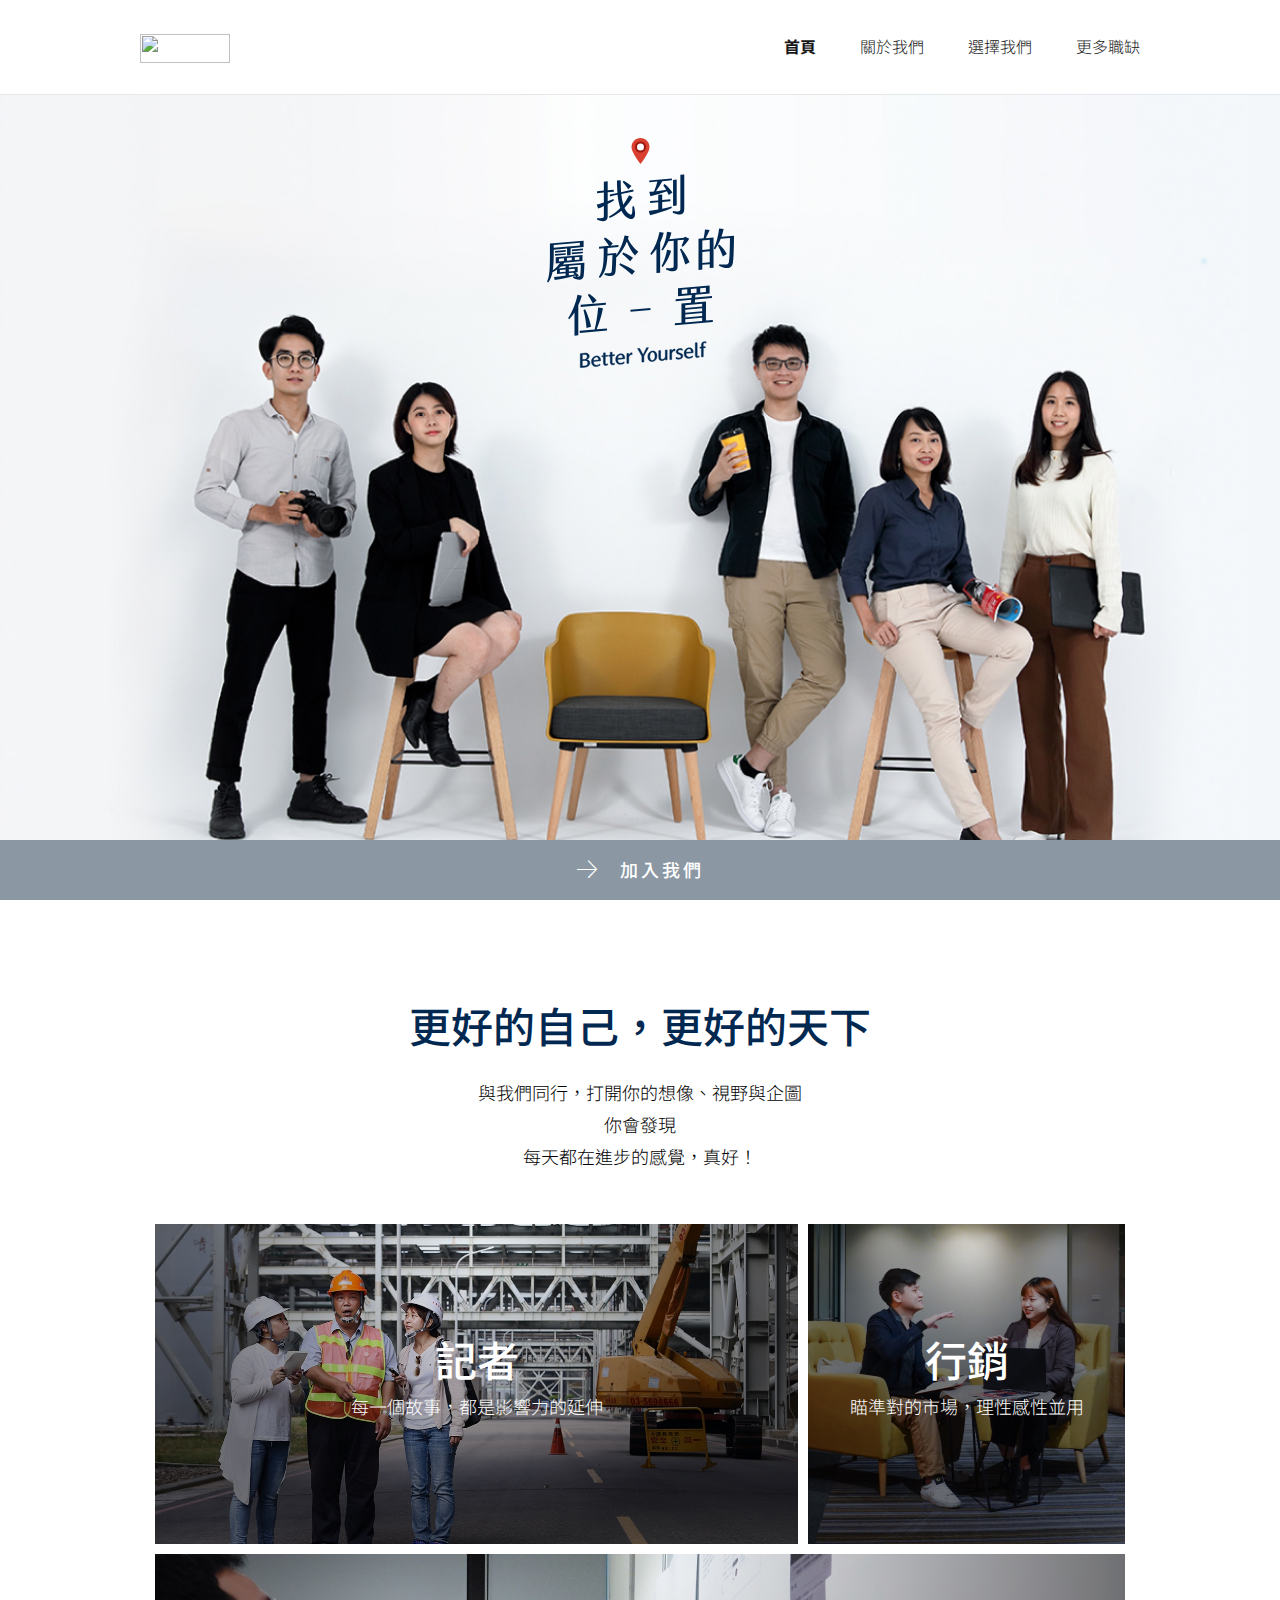
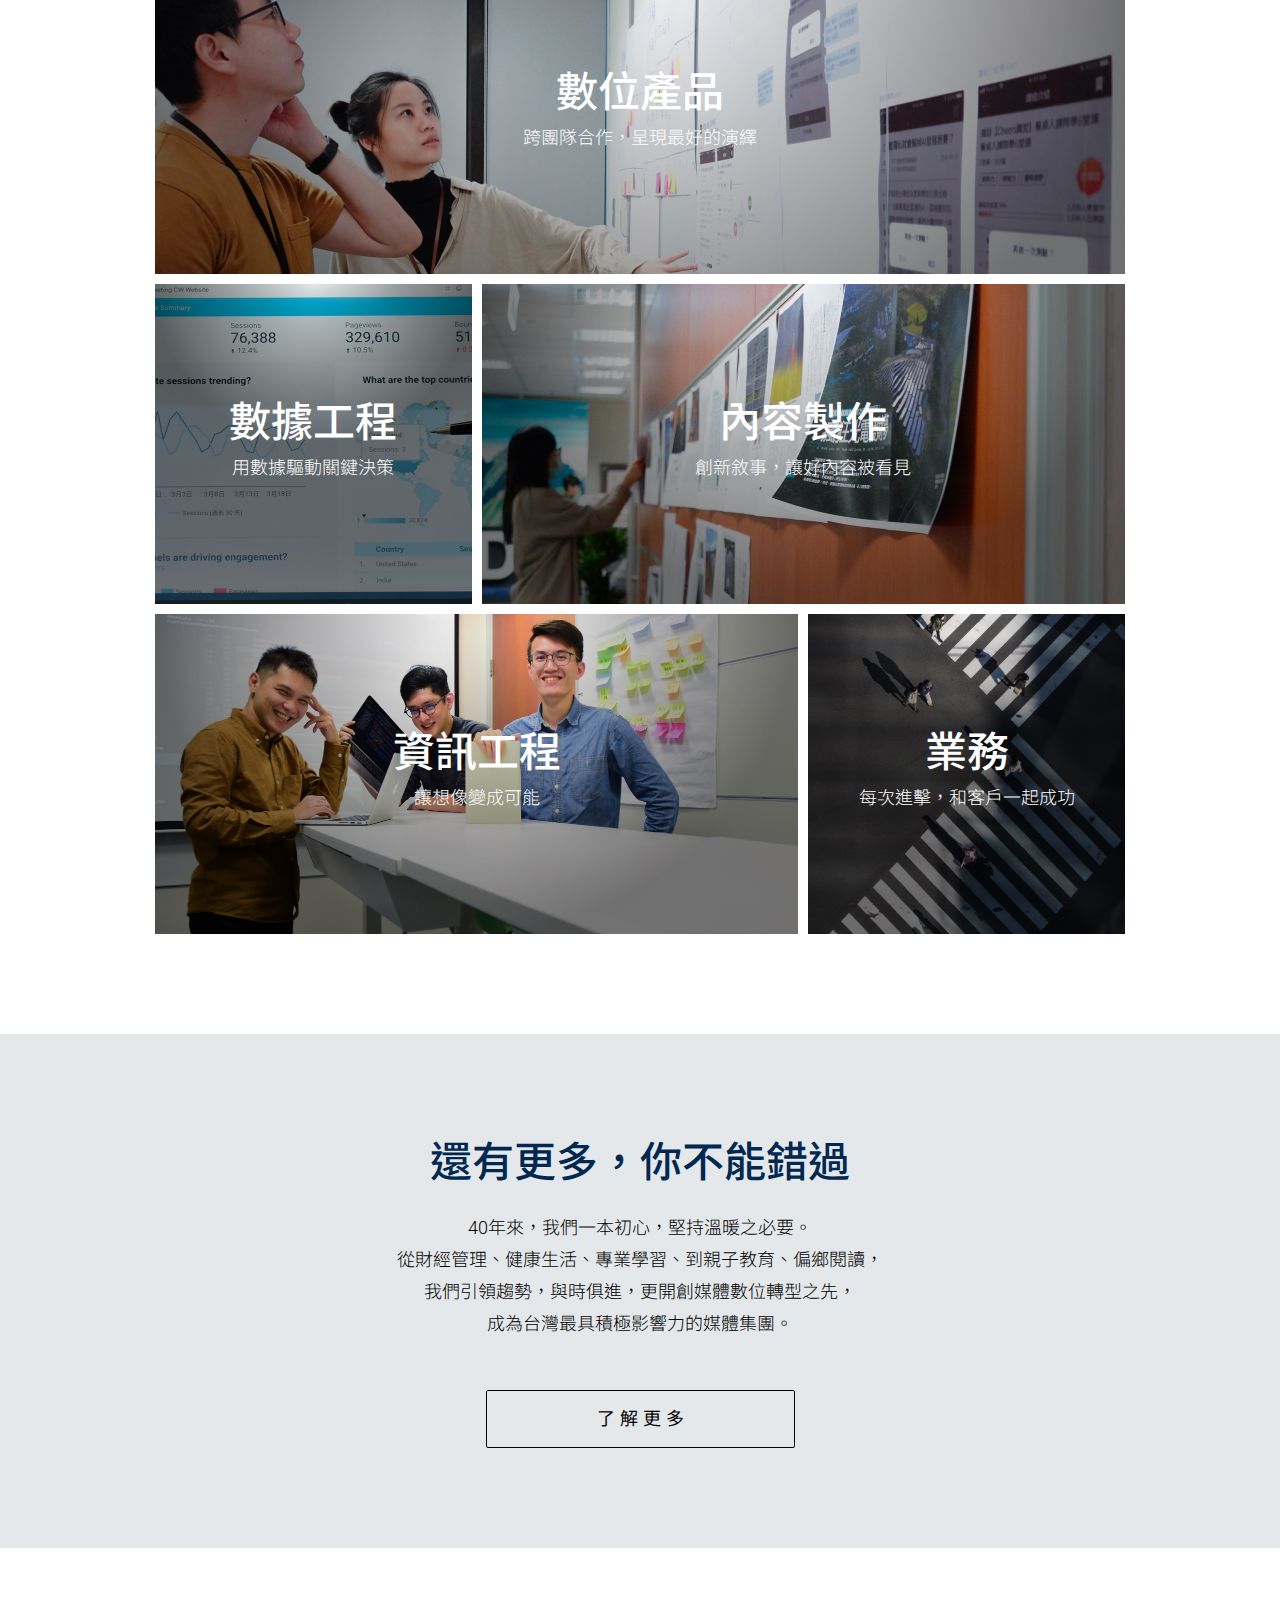
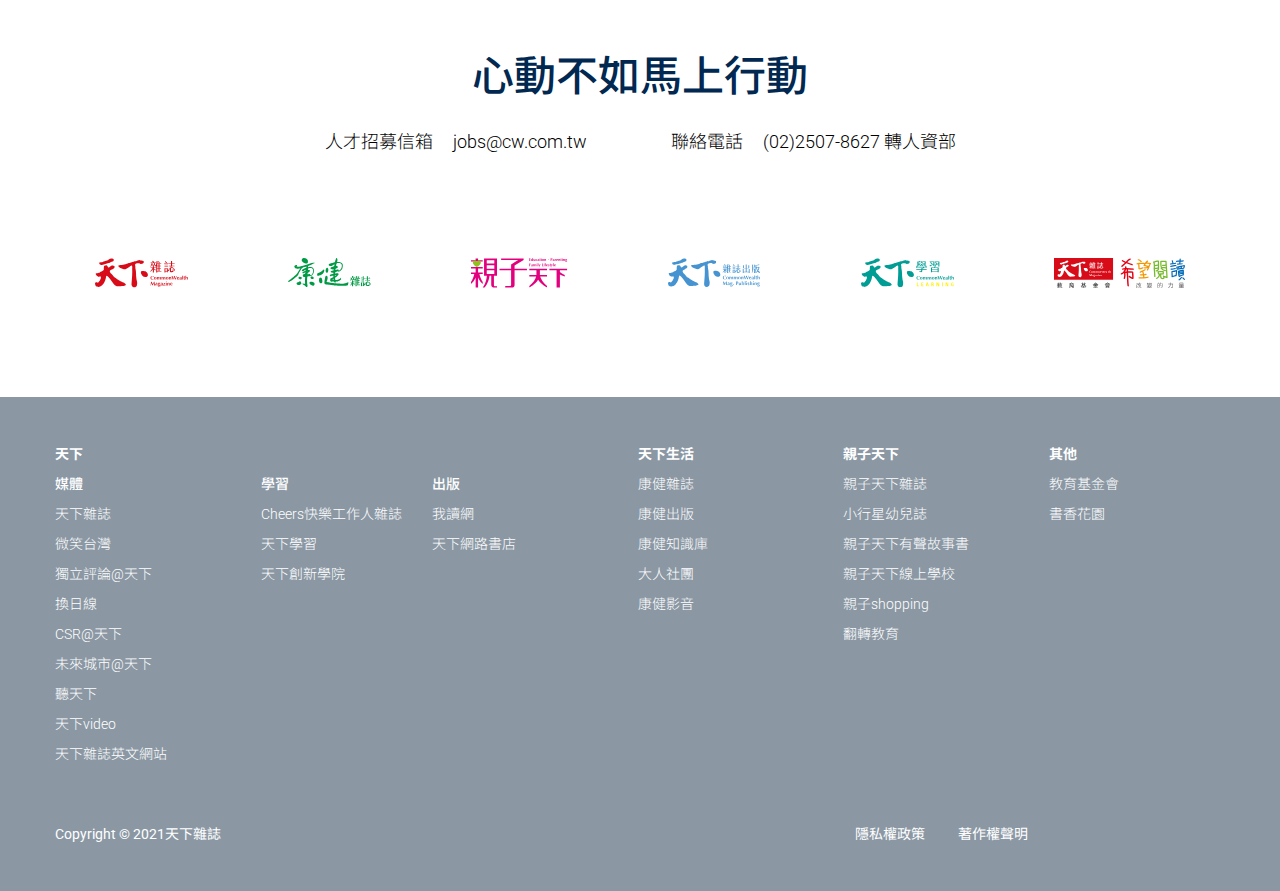
==== index.html @ 5b844195 "no message" ====
<!DOCTYPE html>
<html lang='zh-Hant-TW'>

<head>
  <title>天下雜誌集團｜人才招募</title>
  <meta name="description" content="更好的自己，更好的天下，與我們同行，打開你的想像、視野與企圖，找到屬於你的位置。">
  <meta name="keywords" content="天下雜誌,記者,行銷,數位產品,數據工程,內容製作,資訊工程,業務,維運管理">
  <meta name="google-site-verification" content="syaeHx9C8BQwUlqMH94p4MRkYRkVekLSgdxxCxdyaok"/>
  <link rel="shortcut icon" href="https://www.cw.com.tw/assets_new/img/favicon.ico" type="image/x-icon"/>
  <link rel="canonical" href="https://careers.cwg.com">
  <meta name="alexaVerifyID" content="vYzPYY_Q0SVO5PTE4WIm1lW7f2g"/>
  <meta name="csrf-token" content="R9CuynJ3UIINEsNKSj06GAPzdFVJQ4jeWXHYlSAn" />
  <meta charset="utf-8">
  <meta property="og:url" content="https://careers.cwg.com">
  <meta property="og:title" content="天下雜誌集團｜人才招募">
  <meta property="og:description" content="更好的自己，更好的天下，與我們同行，打開你的想像、視野與企圖，找到屬於你的位置。">
  <meta property="og:image" content="https://careers.cwg.com/assets/images/meta/"/>
  <meta property="og:image:width" content=""/>
  <meta property="og:image:height" content="422"/>

  <!--控制手機顯示比例固定+禁止縮放-->
  <meta name='viewport' content='width=device-width, initial-scale=1.0, minimum-scale=1.0, maximum-scale=1.0, user-scalable=no' />
  <meta name='format-detection' content='telephone=no'>

  <!-- CSS -->
  <link rel="stylesheet" href="./assets/stylesheets/normalize.css">
  <link rel="stylesheet" href="./assets/stylesheets/bootstrap-grid.css">
  <link rel="stylesheet" href="./assets/stylesheets/style.css">
  <link rel="stylesheet" href="./assets/sass/header_footer.css">
  <link rel="stylesheet" href="./assets/sass/main.css">
  <link rel="stylesheet" href="./assets/sass/mend.css">

  <!-- google font -->  
  <link href="https://fonts.googleapis.com/css2?family=Noto+Sans+TC:wght@100;300;400;500;700;900&family=Noto+Serif+TC:wght@600&display=swap" rel="stylesheet">
  <link href="https://fonts.googleapis.com/css2?family=Roboto:wght@100;300;400;500;700&display=swap" rel="stylesheet">
  
  <!-- 結構化資料 -->
  <script type="application/ld+json">
    {
      "@context": "http://schema.org",
      "@type": "BreadcrumbList",
      "itemListElement": [
              {
          "@type": "ListItem",
          "position": 1,
          "item": { "@id": "https://careers.cwg.com", "name": "首頁" }
              }        ]
    }
    </script>    
  <!-- 結構化資料  end -->

  <!--gtm-->
  <script>(function(w,d,s,l,i){w[l]=w[l]||[];w[l].push({'gtm.start': new
    Date().getTime(),event:'gtm.js'});var f=d.getElementsByTagName(s)[0],
    j=d.createElement(s),dl=l!='dataLayer'?'&l='+l:'';j.async=true;j.src=
    'https://www.googletagmanager.com/gtm.js?
    id='+i+dl;f.parentNode.insertBefore(j,f); })
    (window,document,'script','dataLayer','GTM-P6DHQ6H');</script>
  <!--gtm end-->

</head>

<body class="index-page">
  <!--gtm-->
  <noscript><iframe src="https://www.googletagmanager.com/ns.html?id=GTM-TXLD77"
  height="0" width="0" style="display:none;visibility:hidden"></iframe></noscript>
  <!--gtm end-->

  <!-- 共用header -->
  <div id="in_header"></div>
 
  <main>
    <!-- op -->
    <div class="index-op">
      <div class="container">
          <div class="row">
              <img class="slogan-op" src="assets/images/slogan/index_slogan.svg" alt="">
          </div>
      </div>
      <div class="join-btn">
        <a href="">
          <div class="icon-icon_arrow"></div>加入我們
        </a>
      </div>
    </div>
    <!-- op end -->

    <!-- 內容 -->
    <section class="s1">
      <div class="container">
        <div class="row">
          <div class="foreword-block col-12">
            <h1>更好的自己，更好的天下</h1>
            <p>與我們同行，<span>打開你的想像、視野與企圖</span><br/>
                你會發現<br/>
                每天都在進步的感覺，真好！
            </p>
          </div>

          <div class="col-lg-10 offset-lg-1 col-12">
            <div class="grid-container">

              <div class="item item1">
                 <a href="">
                  <div class="article-img-holder"></div>
                  <div class="article-text">
                    <h1>記者</h1>
                    <p>每一個故事，都是影響力的延伸</p>
                  </div>
                </a>
              </div>

              <div class="item item2">
                 <a href="">
                  <div class="article-img-holder"></div>
                  <div class="article-text">
                    <h1>行銷</h1>
                    <p>瞄準對的市場，理性感性並用</p>
                  </div>
                </a>
              </div>

              <div class="item item3">
                 <a href="">
                  <div class="article-img-holder"></div>
                  <div class="article-text">
                    <h1>數位產品</h1>
                    <p>跨團隊合作，呈現最好的演繹</p>
                  </div>
                </a>
              </div>

              <div class="item item4">
                 <a href="">
                  <div class="article-img-holder"></div>
                  <div class="article-text">
                    <h1>數據工程</h1>
                    <p>用數據驅動關鍵決策</p>
                  </div>
                </a>
              </div>

              <div class="item item5">
                 <a href="">
                  <div class="article-img-holder"></div>
                  <div class="article-text">
                    <h1>內容製作</h1>
                    <p>創新敘事，讓好內容被看見</p>
                  </div>
                </a>
              </div>

              <div class="item item6">
                 <a href="">
                  <div class="article-img-holder"></div>
                  <div class="article-text">
                    <h1>資訊工程</h1>
                    <p>讓想像變成可能</p>
                  </div>
                </a>
              </div>

              <div class="item item7">
                 <a href="">
                  <div class="article-img-holder"></div>
                  <div class="article-text">
                    <h1>業務</h1>
                    <p>每次進擊，和客戶一起成功</p>
                  </div>
                </a>
              </div>
                  
            </div>
          </div>

        </div>
      </div>   
    </section>

    <section class="s2 background-gray">
      <div class="container">
        <div class="row">
          <div class="foreword-block col-12">
            <h1>還有更多，你不能錯過</h1>
            <p>40年來，我們一本初心，<span>堅持溫暖之必要。</span><br/>
                從財經管理、健康生活、專業學習、<span>到親子教育、偏鄉閱讀，</span><br/>
                我們引領趨勢，與時俱進，<span>更開創媒體數位轉型之先，</span><br/>
                成為台灣最具積極影響力的媒體集團。
            </p>
          </div>

          <div class="buttons-square">
            <button class="more-btn">了解更多</button>   
          </div>
        </div>
      </div>
    </section>

    <section class="s3">
      <div class="container">
        <div class="row">
          <div class="foreword-block col-12">
            <h1>心動不如馬上行動</h1>
            <p class="contact-text"><span class="text-front">人才招募信箱</span><span>jobs@cw.com.tw</span></p>
            <p class="contact-text"><span class="text-front">聯絡電話</span><span>(02)2507-8627 轉人資部</span></p>
          </div>
          <div class="logo-group">
            <a href="https://web.cw.com.tw/aboutus/index.html" target="_blank"><img src="assets/images/logo/logo_cw.svg" alt="天下雜誌"></a>
            <a href="https://topic.commonhealth.com.tw/about/" target="_blank"><img src="assets/images/logo/logo_ch.svg" alt="康健雜誌"></a>
            <a href="https://site.parenting.com.tw/home" target="_blank"><img src="assets/images/logo/logo_parenting.svg" alt="親子天下"></a>
            <a href="https://books.cw.com.tw/" target="_blank"><img src="assets/images/logo/logo_publishing.svg" alt="天下雜誌出版"></a>
            <a href="https://www.cwlearning.com.tw/about" target="_blank"><img src="assets/images/logo/logo_cwlearning.svg" alt="天下學習"></a>
            <a href="http://reading.cw.com.tw/index.jsp?docid=0" target="_blank"><img src="assets/images/logo/logo_foundation.svg" alt="天下基金會"></a>
          </div>
          
        </div>
      </div>
    </section>
    <!-- 內容 end -->
  </main>

  <!-- 共用footer -->
  <div id="in_footer"></div>
</body>


<!-- js -->
<script type="text/javascript" src="./assets/js/jquery.min.js"></script>
<script type="text/javascript" src="./assets/js/bootstrap.min.js"></script>
<script src="https://cdnjs.cloudflare.com/ajax/libs/jquery/2.1.3/jquery.min.js"></script>

<!-- 共用header/footer -->
<script>
  $("#in_header").load("assets/include/header.html");
  $("#in_footer").load("assets/include/footer.html");
</script>
    
</html>
---- assets/stylesheets/style.css ----
@font-face {
  font-family: 'icomoon';
  src:  url('../fonts/icomoon.eot?dw3u1y');
  src:  url('../fonts/icomoon.eot?dw3u1y#iefix') format('embedded-opentype'),
    url('../fonts/icomoon.ttf?dw3u1y') format('truetype'),
    url('../fonts/icomoon.woff?dw3u1y') format('woff'),
    url('../fonts/icomoon.svg?dw3u1y#icomoon') format('svg');
  font-weight: normal;
  font-style: normal;
  font-display: block;
}

[class^="icon-"], [class*=" icon-"] {
  /* use !important to prevent issues with browser extensions that change fonts */
  font-family: 'icomoon' !important;
  speak: never;
  font-style: normal;
  font-weight: normal;
  font-variant: normal;
  text-transform: none;
  line-height: 1;

  /* Better Font Rendering =========== */
  -webkit-font-smoothing: antialiased;
  -moz-osx-font-smoothing: grayscale;
}

.icon-icon_arrow-back:before {
  content: "\e900";
}
.icon-icon_arrow-forward:before {
  content: "\e901";
}
.icon-icon_arrow-more_down:before {
  content: "\e902";
}
.icon-icon_arrow-more_up:before {
  content: "\e903";
}
.icon-icon_arrow:before {
  content: "\e904";
}
---- assets/sass/header_footer.css ----
.index-page header nav ul li:nth-child(1) {
  font-weight: 700;
}

.about-us-page header nav ul li:nth-child(2) {
  font-weight: 700;
}

.join-us-page header nav ul li:nth-child(3) {
  font-weight: 700;
}

.main_h {
  position: fixed;
  max-height: 95px;
  z-index: 999;
  width: 100%;
  padding-top: 33.5px;
  padding-bottom: 33.5px;
  overflow: hidden;
  -webkit-transition: all 0.3s;
  transition: all 0.3s;
  background-color: #fff;
  opacity: 1;
  top: 0px;
  border-bottom: 1px solid #E5E8EB;
}

@media only screen and (max-width: 1119px) {
  .main_h {
    padding-top: 25px;
    max-height: 64px;
    padding-top: 20px;
    padding-bottom: 26px;
  }
}

.main_h .row {
  width: 100%;
  max-width: 1000px;
  margin: 0 auto;
  position: relative;
  padding: 0;
}

.open-nav {
  max-height: 400px !important;
}

.open-nav .mobile-toggle {
  transform: rotate(-90deg);
  -webkit-transform: rotate(-90deg);
}

.logo {
  float: left;
  display: block;
  line-height: 1;
}

.logo img {
  width: 90px;
  height: 29px;
}

@media only screen and (max-width: 1119px) {
  .logo img {
    width: 70px;
  }
}

@media only screen and (max-width: 1119px) {
  .logo {
    float: none;
    padding-left: 30px;
  }
}

nav {
  float: right;
  width: calc(100% - 90px);
}

@media only screen and (max-width: 1119px) {
  nav {
    width: 100%;
  }
}

nav ul {
  list-style: none;
  overflow: hidden;
  text-align: right;
  float: right;
  margin: 0;
  padding: 0;
}

@media only screen and (max-width: 1119px) {
  nav ul {
    padding-top: 18px;
    margin-bottom: 0px;
    float: left;
    text-align: center;
    width: 100%;
  }
}

nav ul li {
  display: inline-block;
  margin-left: 40px;
  line-height: 1.5;
  font-size: 16px;
  font-weight: 300;
  color: #171717;
  -webkit-transition: .3s;
  transition: .3s;
}

nav ul li:hover {
  font-weight: 700;
  -webkit-transition: .3s;
  transition: .3s;
}

@media only screen and (max-width: 1119px) {
  nav ul li {
    width: 100%;
    padding: 10px 0;
    margin: 0;
  }
}

nav ul a {
  color: #171717;
  font-size: 16px;
}

@media only screen and (max-width: 1119px) {
  nav ul a {
    font-size: 18px;
    line-height: 2.17;
  }
}

.mobile-toggle {
  display: none;
  cursor: pointer;
  font-size: 20px;
  position: absolute;
  right: 30px;
  top: 0;
  -webkit-transition: all 200ms ease-in;
  transition: all 200ms ease-in;
}

@media only screen and (max-width: 1119px) {
  .mobile-toggle {
    display: block;
  }
}

.mobile-toggle span {
  width: 20px;
  height: 1px;
  margin: 7px auto;
  background: #000;
  display: block;
}

* {
  -webkit-box-sizing: border-box;
          box-sizing: border-box;
}

body {
  color: #d60c18;
  background: white;
  font-family: 'roboto', 'Noto Sans TC', sans-serif;
  font-weight: 300;
  -webkit-font-smoothing: antialiased;
}

a {
  text-decoration: none;
}

h1 {
  font-size: 30px;
  line-height: 1.8;
  text-transform: uppercase;
}

p {
  margin-bottom: 20px;
  font-size: 17px;
  line-height: 2;
}

.content {
  padding: 50px 2% 250px;
}

.hero {
  position: relative;
  background: #333 url(http://srdjanpajdic.com/slike/2.jpg) no-repeat center center fixed;
  background-size: cover;
  text-align: center;
  color: #fff;
  padding-top: 110px;
  min-height: 500px;
  letter-spacing: 2px;
}

.hero h1 {
  font-size: 50px;
  line-height: 1.3;
}

.hero h1 span {
  font-size: 25px;
  color: #002851;
  border-bottom: 2px solid #002851;
  padding-bottom: 12px;
  line-height: 3;
}

.mouse {
  display: block;
  margin: 0 auto;
  width: 26px;
  height: 46px;
  border-radius: 13px;
  border: 2px solid #002851;
  bottom: 40px;
  position: absolute;
  left: 50%;
  margin-left: -14px;
}

.mouse span {
  display: block;
  margin: 6px auto;
  width: 2px;
  height: 2px;
  border-radius: 4px;
  background: #002851;
  border: 1px solid transparent;
  -webkit-animation-duration: 1s;
  animation-duration: 1s;
  -webkit-animation-fill-mode: both;
  animation-fill-mode: both;
  -webkit-animation-iteration-count: infinite;
  animation-iteration-count: infinite;
  -webkit-animation-name: scroll;
  animation-name: scroll;
}

@-webkit-keyframes scroll {
  0% {
    opacity: 1;
    -webkit-transform: translateY(0);
    transform: translateY(0);
  }
  100% {
    opacity: 0;
    -webkit-transform: translateY(20px);
    transform: translateY(20px);
  }
}

@keyframes scroll {
  0% {
    opacity: 1;
    -webkit-transform: translateY(0);
    transform: translateY(0);
  }
  100% {
    opacity: 0;
    -webkit-transform: translateY(20px);
    transform: translateY(20px);
  }
}

.pc-footer {
  display: block;
}

.mb-footer {
  display: none;
}

@media only screen and (max-width: 1119px) {
  .pc-footer {
    display: none;
  }
  .mb-footer {
    display: block;
  }
}

.main-footer {
  font-family: 'roboto', 'Noto Sans TC', sans-serif;
  background-color: #8b98a4;
  line-height: 1;
  padding: 50px 0;
}

@media only screen and (max-width: 1119px) {
  .main-footer {
    padding: 34px 0 30px;
  }
}

.main-footer h5 {
  margin: 0 auto 16px;
  font-size: 14px;
  font-weight: 700;
  color: #fff;
}

.main-footer h6 {
  margin: 0 auto 16px;
  font-size: 14px;
  font-weight: 500;
  color: #fff;
}

.main-footer .s-title {
  margin-top: 30px;
}

.main-footer ul {
  margin: 0 auto;
}

.main-footer li {
  display: inherit;
  margin-bottom: 16px;
  font-size: 14px;
  font-weight: 300;
}

.main-footer li a {
  color: #fff;
  -webkit-transition: .3s;
  transition: .3s;
}

.main-footer li a:hover {
  color: #002851;
  -webkit-transition: .3s;
  transition: .3s;
}

.main-footer .copyright {
  margin-top: 50px;
  color: #fff;
  font-size: 14px;
  font-weight: 400;
}

@media only screen and (max-width: 1119px) {
  .main-footer .copyright {
    text-align: center;
  }
  .main-footer .copyright .col-12:nth-child(1) {
    margin-bottom: 20px;
  }
}

.main-footer .copyright a {
  color: #fff;
  text-align: right;
  margin-right: 30px;
  -webkit-transition: .3s;
  transition: .3s;
}

.main-footer .copyright a:hover {
  color: #002851;
  -webkit-transition: .3s;
  transition: .3s;
}

@media only screen and (max-width: 1119px) {
  .main-footer .copyright a {
    display: inline-block;
    padding: 0;
  }
  .main-footer .copyright a:nth-child(1) {
    margin-left: 0;
  }
  .main-footer .copyright a:nth-child(2) {
    margin-right: 0;
  }
}

.mainDiv {
  padding: 0 10px;
}

.expandableCollapsibleDiv img {
  float: right;
}

.expandableCollapsibleDiv {
  border-bottom: 1px solid #ccc;
  padding-top: 20px;
}

.expandableCollapsibleDiv h5::before {
  content: url(../images/icon/icon_arrow-more_down.svg);
  float: right;
  -webkit-transition: all 0.5s;
  transition: all 0.5s;
  height: 12px;
  width: 12px;
  margin-right: 4px;
}

.expandableCollapsibleDiv h5.active::before {
  content: url(../images/icon/icon_arrow-more_up.svg);
}

.expandableCollapsibleDiv:nth-child(1) {
  padding-top: 0px;
}

.expandableCollapsibleDiv ul {
  clear: both;
  list-style: outside none none;
  margin: 0 auto 24px;
  padding-left: 2px;
  display: none;
}
/*# sourceMappingURL=header_footer.css.map */
---- assets/sass/main.css ----
@charset "UTF-8";
body {
  background-color: #ffffff;
  font-family: 'roboto', 'Noto Sans TC', sans-serif;
  font-weight: 400;
  font-style: normal;
  line-height: 1.75;
  color: #000;
  overflow-x: hidden;
  padding-top: 95px;
}

@media only screen and (max-width: 767px) {
  body {
    padding-top: 64px;
  }
}

section {
  padding: 100px 0;
}

@media only screen and (max-width: 767px) {
  section {
    padding: 60px 0;
  }
}

a {
  text-decoration: none;
}

p {
  font-size: 18px;
  font-weight: 300;
  line-height: 1.78;
  margin-top: 0px;
  margin-bottom: 0px;
  text-align: justify;
}

p + p {
  margin-top: 30px;
}

h1 {
  font-size: 42px;
  font-weight: 500;
  line-height: 1.38;
  margin-bottom: 20px;
  margin-top: 0;
  color: #002851;
}

@media only screen and (max-width: 767px) {
  h1 {
    font-size: 26px;
    margin-bottom: 15px;
  }
}

h2 {
  font-size: 28px;
  font-weight: 400;
  line-height: 1.5;
  margin-top: 0;
}

@media only screen and (max-width: 767px) {
  h2 {
    font-size: 23px;
  }
}

h3 {
  font-size: 20px;
  font-weight: 500;
  line-height: 1.6;
  margin-bottom: 40px;
  margin-top: 0;
}

@media only screen and (max-width: 767px) {
  h3 {
    font-size: 18px;
  }
}

.h3-margin {
  margin-top: 60px;
}

.background-gray {
  background-color: #E5E8EB;
}

.slogan {
  display: block;
  height: 156px;
  position: absolute;
}

@media only screen and (max-width: 767px) {
  .slogan {
    height: 90px;
  }
}

.slogan.slogan-125 {
  height: 125px;
  bottom: 30px;
}

@media only screen and (max-width: 767px) {
  .slogan.slogan-125 {
    height: 70px;
    left: 0;
  }
}

.slogan.slogan-164 {
  height: 164px;
}

@media only screen and (max-width: 767px) {
  .slogan.slogan-164 {
    height: 95px;
  }
}

.buttons-square {
  width: 100%;
  margin: 0;
  text-align: center;
}

.more-btn {
  padding: 19px 105px 19px 110px;
  font-size: 18px;
  letter-spacing: 5px;
  line-height: 1;
  background: transparent;
  outline: none !important;
  cursor: pointer;
  -webkit-transition: all 0.3s ease;
  transition: all 0.3s ease;
  position: relative;
  display: inline-block;
  border: 1px solid #000000;
  border-radius: 2px;
  z-index: 1;
}

.more-btn::after {
  position: absolute;
  content: "";
  width: 100%;
  height: 0;
  top: 0;
  left: 0;
  z-index: -1;
  background: #000;
  -webkit-transition: all 0.3s ease;
  transition: all 0.3s ease;
}

.more-btn:hover {
  color: #fff;
}

.more-btn:hover::after {
  top: auto;
  bottom: 0;
  height: 100%;
}

.more-btn:active {
  top: 2px;
}

.index-op {
  background-image: url(../images/web_img_index/index_op_1440-685kb.jpg);
  background-position: center;
  background-size: cover;
  background-repeat: no-repeat;
  height: calc(100vh - 95px);
  position: relative;
}

@media only screen and (max-width: 767px) {
  .index-op {
    height: 550px;
    background-image: url(../images/web_img_index/index_op_mb1650.jpg);
    background-size: cover;
  }
}

.index-op .slogan-op {
  display: block;
  width: 187px;
  height: auto;
  margin: 43px auto 0;
}

@media only screen and (max-width: 767px) {
  .index-op .slogan-op {
    width: 135px;
    margin-top: 25px;
  }
}

.index-op .join-btn {
  position: absolute;
  bottom: 0;
  left: 0;
  width: 100%;
  background-color: #8B98A4;
  padding: 20px;
  text-align: center;
}

@media only screen and (max-width: 767px) {
  .index-op .join-btn {
    padding: 14px;
  }
}

.index-op .join-btn a {
  color: #fff;
  font-size: 18px;
  letter-spacing: 3px;
  font-weight: 500;
  line-height: 1;
  display: block;
}

.index-op .join-btn a .icon-icon_arrow {
  display: inline-block;
  margin-right: 20px;
  -webkit-transition: transform 0.3s ease-out;
  -webkit-transition: -webkit-transform 0.3s ease-out;
  transition: -webkit-transform 0.3s ease-out;
  transition: transform 0.3s ease-out;
  transition: transform 0.3s ease-out, -webkit-transform 0.3s ease-out;
}

@media only screen and (max-width: 767px) {
  .index-op .join-btn a .icon-icon_arrow {
    margin-right: 10px;
  }
}

@media only screen and (min-width: 767px) {
  .index-op .join-btn a:hover .icon-icon_arrow {
    -webkit-transform: translateX(8px);
    transform: translateX(8px);
  }
}

.foreword-block {
  margin-top: 0;
  text-align: center;
  margin-bottom: 50px;
}

.foreword-block p {
  text-align: center;
}

@media only screen and (max-width: 767px) {
  .foreword-block {
    margin-bottom: 40px;
  }
  .foreword-block span {
    display: inline-block;
  }
}

.grid-container {
  display: -ms-grid;
  display: grid;
  -ms-grid-columns: auto;
      grid-template-columns: auto;
  grid-gap: 10px;
}

.grid-container .item {
  background-color: #aaa;
  text-align: center;
  position: relative;
  overflow: hidden;
}

.grid-container .item a {
  display: block;
  color: #fff;
}

.grid-container .item h1 {
  margin: 0 auto;
  color: #fff;
}

@media only screen and (max-width: 767px) {
  .grid-container .item h1 {
    font-size: 32px;
  }
}

.grid-container .item p {
  margin: 0px auto;
  text-align: center;
}

.grid-container .item1 {
  -ms-grid-column: 1;
  -ms-grid-column-span: 8;
  grid-column: 1 / span 8;
}

.grid-container .item1 .article-img-holder {
  background: url(../images/web_img_index/index_reporters.jpg);
  background-position: center;
  background-size: cover;
  background-repeat: no-repeat;
  -webkit-transition: all 1s;
  transition: all 1s;
}

.grid-container .item1:hover .article-img-holder {
  -webkit-transform: scale(1.05);
          transform: scale(1.05);
}

@media only screen and (max-width: 767px) {
  .grid-container .item1 {
    -ms-grid-column: 1;
    -ms-grid-column-span: 12;
    grid-column: 1/13;
    -webkit-box-ordinal-group: 2;
        -ms-flex-order: 1;
            order: 1;
  }
}

.grid-container .item2 {
  -ms-grid-column: 9;
  -ms-grid-column-span: 4;
  grid-column: 9 / span 4;
}

.grid-container .item2 .article-img-holder {
  background: url(../images/web_img_index/index_marketing.jpg);
  background-position: center;
  background-size: cover;
  background-repeat: no-repeat;
  -webkit-transition: all 1s;
  transition: all 1s;
}

@media only screen and (max-width: 767px) {
  .grid-container .item2 .article-img-holder {
    background-position-y: -30px;
  }
}

.grid-container .item2:hover .article-img-holder {
  -webkit-transform: scale(1.05);
          transform: scale(1.05);
}

@media only screen and (max-width: 767px) {
  .grid-container .item2 {
    -ms-grid-column: 1;
    -ms-grid-column-span: 12;
    grid-column: 1/13;
    -webkit-box-ordinal-group: 4;
        -ms-flex-order: 3;
            order: 3;
  }
}

.grid-container .item3 {
  -ms-grid-column: 1;
  -ms-grid-column-span: 12;
  grid-column: 1 / span 12;
}

.grid-container .item3 .article-img-holder {
  background: url(../images/web_img_index/index_digital-product.jpg);
  background-position: center;
  background-size: cover;
  background-repeat: no-repeat;
  -webkit-transition: all 1s;
  transition: all 1s;
}

@media only screen and (max-width: 767px) {
  .grid-container .item3 .article-img-holder {
    background-position-x: -50px;
  }
}

.grid-container .item3:hover .article-img-holder {
  -webkit-transform: scale(1.05);
          transform: scale(1.05);
}

@media only screen and (max-width: 767px) {
  .grid-container .item3 {
    -ms-grid-column: 1;
    -ms-grid-column-span: 12;
    grid-column: 1/13;
    -webkit-box-ordinal-group: 6;
        -ms-flex-order: 5;
            order: 5;
  }
}

.grid-container .item4 {
  -ms-grid-column: 1;
  -ms-grid-column-span: 4;
  grid-column: 1 / span 4;
}

.grid-container .item4 .article-img-holder {
  background: url(../images/web_img_index/index_data.jpg);
  background-position: center;
  background-size: cover;
  background-repeat: no-repeat;
  -webkit-transition: all 1s;
  transition: all 1s;
}

.grid-container .item4:hover .article-img-holder {
  -webkit-transform: scale(1.05);
          transform: scale(1.05);
}

@media only screen and (max-width: 767px) {
  .grid-container .item4 {
    -ms-grid-column: 1;
    -ms-grid-column-span: 12;
    grid-column: 1/13;
    -webkit-box-ordinal-group: 7;
        -ms-flex-order: 6;
            order: 6;
  }
}

.grid-container .item5 {
  -ms-grid-column: 5;
  -ms-grid-column-span: 8;
  grid-column: 5 / span 8;
}

.grid-container .item5 .article-img-holder {
  background: url(../images/web_img_index/index_content-product.jpg);
  background-position: center;
  background-size: cover;
  background-repeat: no-repeat;
  -webkit-transition: all 1s;
  transition: all 1s;
}

.grid-container .item5:hover .article-img-holder {
  -webkit-transform: scale(1.05);
          transform: scale(1.05);
}

@media only screen and (max-width: 767px) {
  .grid-container .item5 {
    -ms-grid-column: 1;
    -ms-grid-column-span: 12;
    grid-column: 1/13;
    -webkit-box-ordinal-group: 3;
        -ms-flex-order: 2;
            order: 2;
  }
}

.grid-container .item6 {
  -ms-grid-column: 1;
  -ms-grid-column-span: 8;
  grid-column: 1 / span 8;
}

.grid-container .item6 .article-img-holder {
  background: url(../images/web_img_index/index_engineering.jpg);
  background-position: center;
  background-size: cover;
  background-repeat: no-repeat;
  -webkit-transition: all 1s;
  transition: all 1s;
}

.grid-container .item6:hover .article-img-holder {
  -webkit-transform: scale(1.05);
          transform: scale(1.05);
}

@media only screen and (max-width: 767px) {
  .grid-container .item6 {
    -ms-grid-column: 1;
    -ms-grid-column-span: 12;
    grid-column: 1/13;
    -webkit-box-ordinal-group: 8;
        -ms-flex-order: 7;
            order: 7;
  }
}

.grid-container .item7 {
  -ms-grid-column: 9;
  -ms-grid-column-span: 4;
  grid-column: 9 / span 4;
}

.grid-container .item7 .article-img-holder {
  background: url(../images/web_img_index/index_sales.jpg);
  background-position: center;
  background-size: cover;
  background-repeat: no-repeat;
  -webkit-transition: all 1s;
  transition: all 1s;
}

.grid-container .item7:hover .article-img-holder {
  -webkit-transform: scale(1.05);
          transform: scale(1.05);
}

@media only screen and (max-width: 767px) {
  .grid-container .item7 {
    -ms-grid-column: 1;
    -ms-grid-column-span: 12;
    grid-column: 1/13;
    -webkit-box-ordinal-group: 5;
        -ms-flex-order: 4;
            order: 4;
  }
}

.grid-container .item8 {
  -ms-grid-column: 1;
  -ms-grid-column-span: 12;
  grid-column: 1 / span 12;
}

.grid-container .item8 .article-img-holder {
  background: url(../images/web_img_index/index_support-and-operation.jpg);
  background-position: center;
  background-size: cover;
  background-repeat: no-repeat;
  -webkit-transition: all 1s;
  transition: all 1s;
}

.grid-container .item8:hover .article-img-holder {
  -webkit-transform: scale(1.05);
          transform: scale(1.05);
}

@media only screen and (max-width: 767px) {
  .grid-container .item8 {
    -ms-grid-column: 1;
    -ms-grid-column-span: 12;
    grid-column: 1/13;
    -webkit-box-ordinal-group: 9;
        -ms-flex-order: 8;
            order: 8;
  }
}

.grid-container .article-text {
  position: absolute;
  top: 110px;
  width: 100%;
}

@media only screen and (max-width: 767px) {
  .grid-container .article-text {
    top: 60px;
  }
}

.grid-container .article-img-holder {
  width: 100%;
  height: 320px;
}

@media only screen and (max-width: 767px) {
  .grid-container .article-img-holder {
    height: 175px;
  }
}

.contact-text {
  display: inline-block;
  margin: 0 40px;
}

@media only screen and (max-width: 767px) {
  .contact-text {
    margin-bottom: 15px;
    margin-top: 15px;
  }
}

@media only screen and (max-width: 767px) {
  .contact-text span {
    display: block;
  }
}

.contact-text .text-front {
  margin-right: 20px;
}

@media only screen and (max-width: 767px) {
  .contact-text .text-front {
    margin: 0 auto;
  }
}

.logo-group {
  margin: 50px auto 0;
}

@media only screen and (max-width: 767px) {
  .logo-group {
    margin-top: 20px;
  }
}

.logo-group a {
  display: inline-block;
  height: 30px;
  margin: 0 48px;
}

@media only screen and (max-width: 767px) {
  .logo-group a {
    display: block;
    margin: 0 0 40px;
    height: 33px;
  }
  .logo-group a:nth-last-child(1) {
    margin-bottom: 0;
  }
}

.logo-group img {
  height: 30px;
}

@media only screen and (max-width: 767px) {
  .logo-group img {
    height: auto;
    width: 110px;
  }
}

.about-op {
  background-image: url(../images/web_img_about-us/about-us_kv.jpg);
  background-size: cover;
  background-repeat: no-repeat;
  height: 542px;
  position: relative;
}

@media only screen and (max-width: 767px) {
  .about-op {
    height: 450px;
    background-image: url(../images/web_img_about-us/about-us_kv-mb.jpg);
    background-size: cover;
  }
}

.about-us-page h1 {
  text-align: center;
  margin-bottom: 40px;
}

@media only screen and (max-width: 767px) {
  .about-us-page h1 {
    margin-bottom: 20px;
  }
}

.about-us-page h2 {
  margin-bottom: 80px;
}

@media only screen and (max-width: 767px) {
  .about-us-page h2 {
    margin-bottom: 60px;
  }
}

.about-us-page h3 {
  margin-bottom: 30px;
}

.contain-block {
  position: relative;
  z-index: 2;
}

.navbar {
  float: left;
  display: block;
  display: none;
}

.navbar ul {
  position: fixed;
  display: block;
}

.navbar ul li {
  font-size: 18px;
  font-weight: 400;
  margin-bottom: 30px;
}

.navbar ul li.active a {
  color: #000;
}

.navbar ul li.active:before {
  display: inline-block;
  content: "│";
  width: 1px;
  height: 20px;
}

.navbar ul li:hover a {
  color: #000;
  -webkit-transition: .3s;
  transition: .3s;
}

.navbar ul li a {
  color: #8b98a4;
  padding-left: 20px;
  -webkit-transition: .3s;
  transition: .3s;
}

@media only screen and (max-width: 767px) {
  .navbar ul {
    width: 100%;
    bottom: 0;
    left: 0;
    margin: 0;
    background: #fff;
    -webkit-box-shadow: 0 -3px 4px 0 rgba(0, 0, 0, 0.1);
            box-shadow: 0 -3px 4px 0 rgba(0, 0, 0, 0.1);
    z-index: 1;
  }
  .navbar ul li {
    font-size: 16px;
    font-weight: 300;
    margin-bottom: 0;
    display: inline-block;
    width: 49.4%;
    text-align: center;
  }
  .navbar ul li.active:before {
    display: none;
  }
  .navbar ul li.active a {
    border-bottom: 1px solid black;
  }
  .navbar ul li a {
    padding-left: 0;
    display: inline-block;
    padding: 16px 0 3px;
    margin-bottom: 16px;
  }
}

.group-block {
  margin-top: 0;
  margin-bottom: 50px;
}

@media only screen and (max-width: 767px) {
  .group-block {
    margin-bottom: 0;
  }
}

.group-class {
  margin-bottom: 30px;
  font-size: 18px;
  line-height: 1.78;
  font-weight: 500;
}

.group-class li {
  text-align: left;
}

.group-class li span {
  display: inline-block;
}

.group-class li span:nth-child(2) {
  font-weight: 300;
}

@media only screen and (max-width: 767px) {
  .group-class li span {
    padding: 0;
    display: block;
  }
  .group-class li span:nth-child(2) {
    margin-bottom: 14px;
  }
}

.about-us-page .s2 img {
  display: block;
  width: 100%;
}

.about-us-page .s2 ul {
  padding-left: 20px;
}

.about-us-page .s2 ul li {
  -webkit-text-decoration: dot;
          text-decoration: dot;
  display: list-item;
  margin-bottom: 30px;
  font-size: 18px;
  font-weight: 300;
}

.about-us-page .s2 ul li:nth-last-child(1) {
  margin-bottom: 0;
}

@media only screen and (max-width: 767px) {
  .about-us-page .s2 h3 {
    margin-bottom: 20px;
  }
}

@media only screen and (max-width: 767px) {
  .about-us-page .s2 .inner-h3 {
    margin-top: 24px;
  }
}

@media only screen and (max-width: 767px) {
  .about-us-page .group-title-container {
    padding: 0;
  }
  .about-us-page .group-title {
    padding: 0;
  }
}

.about-us-page .group-block {
  position: relative;
}

.about-us-page .inner {
  background-color: #fff;
  position: absolute;
  top: -50px;
  padding-top: 50px;
  padding-right: 90px;
}

@media only screen and (max-width: 767px) {
  .about-us-page .inner {
    position: inherit;
    top: 0;
    padding-right: 0;
    padding-top: 40px;
  }
}

.about-us-page .inner h1 {
  text-align: left;
  margin-bottom: 20px;
}

.about-us-page .inner-h2 {
  margin-top: 136px;
  margin-bottom: 10px;
}

@media only screen and (max-width: 767px) {
  .about-us-page .inner-h2 {
    margin-top: 20px;
    margin-bottom: 40px;
  }
}

.career-page {
  background-color: #f1f1f1;
}

.career-page section.s1 {
  padding-bottom: 65px;
}

@media only screen and (max-width: 767px) {
  .career-page section.s1 {
    padding-bottom: 40px;
  }
}

.career-page section.s2 {
  padding-bottom: 65px;
}

@media only screen and (max-width: 767px) {
  .career-page section.s2 {
    padding-bottom: 40px;
  }
}

.career-page .career-op {
  width: 100%;
  height: 560px;
  position: relative;
}

@media only screen and (max-width: 767px) {
  .career-page .career-op {
    height: 450px;
  }
}

.career-page .career-op::after {
  display: block;
  content: '';
  width: 100%;
  position: absolute;
  bottom: 0;
  left: 0;
  border-bottom: 30px solid #f1f1f1;
  border-left: 100vw solid transparent;
}

@media only screen and (max-width: 767px) {
  .career-page .career-op::after {
    border-bottom: 18px solid #f1f1f1;
  }
}

.career-page .career-op .slogan {
  bottom: 90px;
}

@media only screen and (max-width: 767px) {
  .career-page .career-op .slogan {
    bottom: 50px;
  }
}

@media only screen and (max-width: 767px) {
  .career-page .career-op .container {
    padding: 0;
  }
}

.career-page .preface {
  padding-top: 60px;
}

@media only screen and (max-width: 767px) {
  .career-page .preface {
    padding-top: 30px;
  }
}

.career-page .career-img img {
  width: 83vw;
  height: 780px;
  -o-object-fit: cover;
     object-fit: cover;
}

@media only screen and (max-width: 767px) {
  .career-page .career-img img {
    width: 100%;
    height: 390px;
  }
}

.career-page .career-img.career-img-right {
  text-align: right;
}

.career-page .career-container {
  background-color: #fff;
  position: relative;
  top: -45px;
}

@media only screen and (max-width: 767px) {
  .career-page .career-container {
    top: -20px;
  }
}

.career-page .career-container::after {
  display: block;
  content: '';
  width: 100%;
  height: 20px;
  background-color: #fff;
  position: absolute;
  top: -19px;
  left: 0;
  -webkit-clip-path: polygon(100% 0, 0% 100%, 100% 100%);
          clip-path: polygon(100% 0, 0% 100%, 100% 100%);
}

@media only screen and (max-width: 767px) {
  .career-page .career-container::after {
    height: 15px;
    top: -14px;
  }
}

.career-page .career-container.container-left::after {
  -webkit-clip-path: polygon(100% 0, 0% 100%, 100% 100%);
          clip-path: polygon(100% 0, 0% 100%, 100% 100%);
}

.career-page .career-container.container-right::after {
  -webkit-clip-path: polygon(0 0, 0% 100%, 100% 100%);
          clip-path: polygon(0 0, 0% 100%, 100% 100%);
}

.career-page .group-block {
  margin-top: 60px;
  margin-bottom: 60px;
}

@media only screen and (max-width: 767px) {
  .career-page .group-block {
    margin-top: 30px;
    margin-bottom: 40px;
  }
}

@media only screen and (max-width: 767px) {
  .career-page .group-block h3.career-title {
    margin-bottom: 20px;
  }
}

.career-page .group-block h1 {
  margin-bottom: 20px;
}

.career-page .h1-margin {
  margin-top: 100px;
}

@media only screen and (max-width: 767px) {
  .career-page .h1-margin {
    margin-top: 80px;
  }
}

@media only screen and (max-width: 767px) {
  .career-page .s-spacing {
    padding: 0;
  }
}

.career-page .s-spacing img {
  display: block;
  width: 100%;
  height: 390px;
  margin-bottom: 20px;
  -o-object-fit: cover;
     object-fit: cover;
}

@media only screen and (max-width: 767px) {
  .career-page .s-spacing img {
    height: 150px;
  }
}

.career-page .s-join h1 {
  margin-bottom: 40px;
}

@media only screen and (max-width: 767px) {
  .career-page .s-join h1 {
    margin-bottom: 20px;
  }
}

.career-page .s-join h3 {
  margin-bottom: 15px;
}

.career-page .s-join ul li {
  font-weight: 300;
  font-size: 18px;
  line-height: 1.78;
  padding-left: 20px;
}

.career-page .s-join ul li::before {
  content: " l ";
  display: inline-block;
  opacity: .5;
  position: relative;
  left: -20px;
}

.career-page .s-join .join-btn {
  text-align: right;
}

.career-page .s-join .join-btn a {
  color: #d60c18;
  font-size: 18px;
  letter-spacing: 3px;
  font-weight: 500;
  line-height: 1;
  display: block;
}

.career-page .s-join .join-btn a .icon-icon_arrow {
  display: inline-block;
  margin-right: 20px;
  -webkit-transition: transform 0.3s ease-out;
  -webkit-transition: -webkit-transform 0.3s ease-out;
  transition: -webkit-transform 0.3s ease-out;
  transition: transform 0.3s ease-out;
  transition: transform 0.3s ease-out, -webkit-transform 0.3s ease-out;
}

@media only screen and (max-width: 767px) {
  .career-page .s-join .join-btn a .icon-icon_arrow {
    margin-right: 10px;
  }
}

@media only screen and (min-width: 767px) {
  .career-page .s-join .join-btn a:hover .icon-icon_arrow {
    -webkit-transform: translateX(8px);
    transform: translateX(8px);
  }
}

.career-page.career-page-reporters .career-op {
  background: center center url(../images/web_img_career/reporters_kv.jpg);
  background-size: cover;
}

@media only screen and (max-width: 767px) {
  .career-page.career-page-reporters .career-op {
    background: center center url(../images/web_img_career/reporters_kv-mb.jpg);
    background-size: cover;
  }
}

.career-page.career-page-support .career-op {
  background: center center url(../images/web_img_career/support-and-operation_kv.jpg);
  background-size: cover;
}

@media only screen and (max-width: 767px) {
  .career-page.career-page-support .career-op {
    background: center center url(../images/web_img_career/support-and-operation_kv-mb.jpg);
    background-size: cover;
  }
}

.career-page.career-page-data .career-op {
  background: center center url(../images/web_img_career/data_kv.jpg);
  background-size: cover;
}

@media only screen and (max-width: 767px) {
  .career-page.career-page-data .career-op {
    background: center center url(../images/web_img_career/data_kv-mb.jpg);
    background-size: cover;
  }
}

.career-page.career-page-data .s-join {
  padding-top: 0;
}

.career-page.career-page-digital .career-op {
  background: center center url(../images/web_img_career/digital-product_kv.jpg);
  background-size: cover;
}

@media only screen and (max-width: 767px) {
  .career-page.career-page-digital .career-op {
    background: center center url(../images/web_img_career/digital-product_kv-mb.jpg);
    background-size: cover;
  }
}

.career-page.career-page-digital .s-join {
  padding-top: 0;
}

.career-page.career-page-content .career-op {
  background: center center url(../images/web_img_career/content-product_kv.jpg);
  background-size: cover;
}

@media only screen and (max-width: 767px) {
  .career-page.career-page-content .career-op {
    background: center center url(../images/web_img_career/content-product_kv-mb.jpg);
    background-size: cover;
  }
}

.career-page.career-page-content .s-join {
  padding-top: 0;
}

.career-page.career-page-sales .career-op {
  background: center center url(../images/web_img_career/sales_kv.jpg);
  background-size: cover;
}

@media only screen and (max-width: 767px) {
  .career-page.career-page-sales .career-op {
    background: center center url(../images/web_img_career/sales_kv-mb.jpg);
    background-size: cover;
  }
}

.career-page.career-page-sales .s-join {
  padding-top: 0;
}

.career-page.career-page-marketing .career-op {
  background: center center url(../images/web_img_career/marketing_kv.jpg);
  background-size: cover;
}

@media only screen and (max-width: 767px) {
  .career-page.career-page-marketing .career-op {
    background: center center url(../images/web_img_career/marketing_kv-mb.jpg);
    background-size: cover;
  }
}

.career-page.career-page-marketing .s-join {
  padding-top: 0;
}

.career-page.career-page-engineering .career-op {
  background: center center url(../images/web_img_career/engineering_kv.jpg);
  background-size: cover;
}

@media only screen and (max-width: 767px) {
  .career-page.career-page-engineering .career-op {
    background: center center url(../images/web_img_career/engineering_kv-mb.jpg);
    background-size: cover;
  }
}

.career-page.career-page-engineering .s-join {
  padding-top: 0;
}
/*# sourceMappingURL=main.css.map */
---- assets/sass/mend.css ----
.slickbox {
  margin: 0px auto;
}

.slickbox img {
  display: block;
  width: 100%;
}

.slickbox .slickbox--1 .slick-slide {
  padding: 0 15px;
}

@media only screen and (max-width: 767px) {
  .slickbox .slickbox--1 .slick-slide {
    padding: 0 6px;
  }
}

.slickbox .slickbox--1 .slick-prev, .slickbox .slickbox--1 .slick-next {
  top: -80px;
}

@media only screen and (max-width: 767px) {
  .slickbox .slickbox--1 .slick-prev, .slickbox .slickbox--1 .slick-next {
    top: -56px;
  }
}

.slickbox .slickbox--1 .slick-prev {
  left: 68%;
}

.slickbox .slickbox--1 .slick-prev::before {
  color: black;
}

@media only screen and (max-width: 767px) {
  .slickbox .slickbox--1 .slick-prev {
    left: inherit;
    right: 128px;
  }
}

.slickbox .slickbox--1 .slick-next {
  left: 76%;
}

.slickbox .slickbox--1 .slick-next::before {
  color: black;
}

@media only screen and (max-width: 767px) {
  .slickbox .slickbox--1 .slick-next {
    left: inherit;
    right: 30px;
  }
}

.slickbox .slickbox--1 p {
  margin-left: 30px;
  margin-top: 20px;
}

@media only screen and (max-width: 767px) {
  .slickbox .slickbox--1 p {
    margin-top: 15px;
  }
}

.slickbox .slickbox--2 .slick-slide {
  padding: 0 42px;
}

@media only screen and (max-width: 767px) {
  .slickbox .slickbox--2 .slick-slide {
    padding: 0;
  }
}

.slickbox .slickbox--2 .slick-prev, .slickbox .slickbox--2 .slick-next {
  top: -80px;
}

@media only screen and (max-width: 767px) {
  .slickbox .slickbox--2 .slick-prev, .slickbox .slickbox--2 .slick-next {
    top: -56px;
  }
}

.slickbox .slickbox--2 .slick-prev {
  left: 76.5%;
}

.slickbox .slickbox--2 .slick-prev::before {
  color: black;
}

@media only screen and (max-width: 767px) {
  .slickbox .slickbox--2 .slick-prev {
    left: inherit;
    right: 100px;
  }
}

.slickbox .slickbox--2 .slick-next {
  left: 87.8%;
}

.slickbox .slickbox--2 .slick-next::before {
  color: black;
}

@media only screen and (max-width: 767px) {
  .slickbox .slickbox--2 .slick-next {
    left: inherit;
    right: 0;
  }
}

.slickbox .slickbox--2 h2 {
  margin-bottom: 25px;
}

@media only screen and (max-width: 767px) {
  .slickbox .slickbox--2 h2 {
    margin-bottom: 10px;
  }
}

.slickbox .slickbox--2 .text-card {
  padding: 30px 25px;
  background-color: #fff;
  position: relative;
  bottom: 40px;
  left: 20px;
}

@media only screen and (max-width: 767px) {
  .slickbox .slickbox--2 .text-card {
    bottom: 0;
    left: 0;
  }
}

.about-us-page .slickbox {
  margin: 100px auto;
}

.card-wrap {
  padding-bottom: 100px;
}

@media only screen and (max-width: 767px) {
  .card-wrap {
    padding-bottom: 60px;
  }
}

.card-wrap h1 {
  margin-bottom: 40px;
}

@media only screen and (max-width: 767px) {
  .card-wrap h1 {
    margin-bottom: 20px;
  }
}

.slide-wrap {
  margin-top: 80px;
}

@media only screen and (max-width: 767px) {
  .slide-wrap {
    margin-top: 60px;
  }
}
/*# sourceMappingURL=mend.css.map */
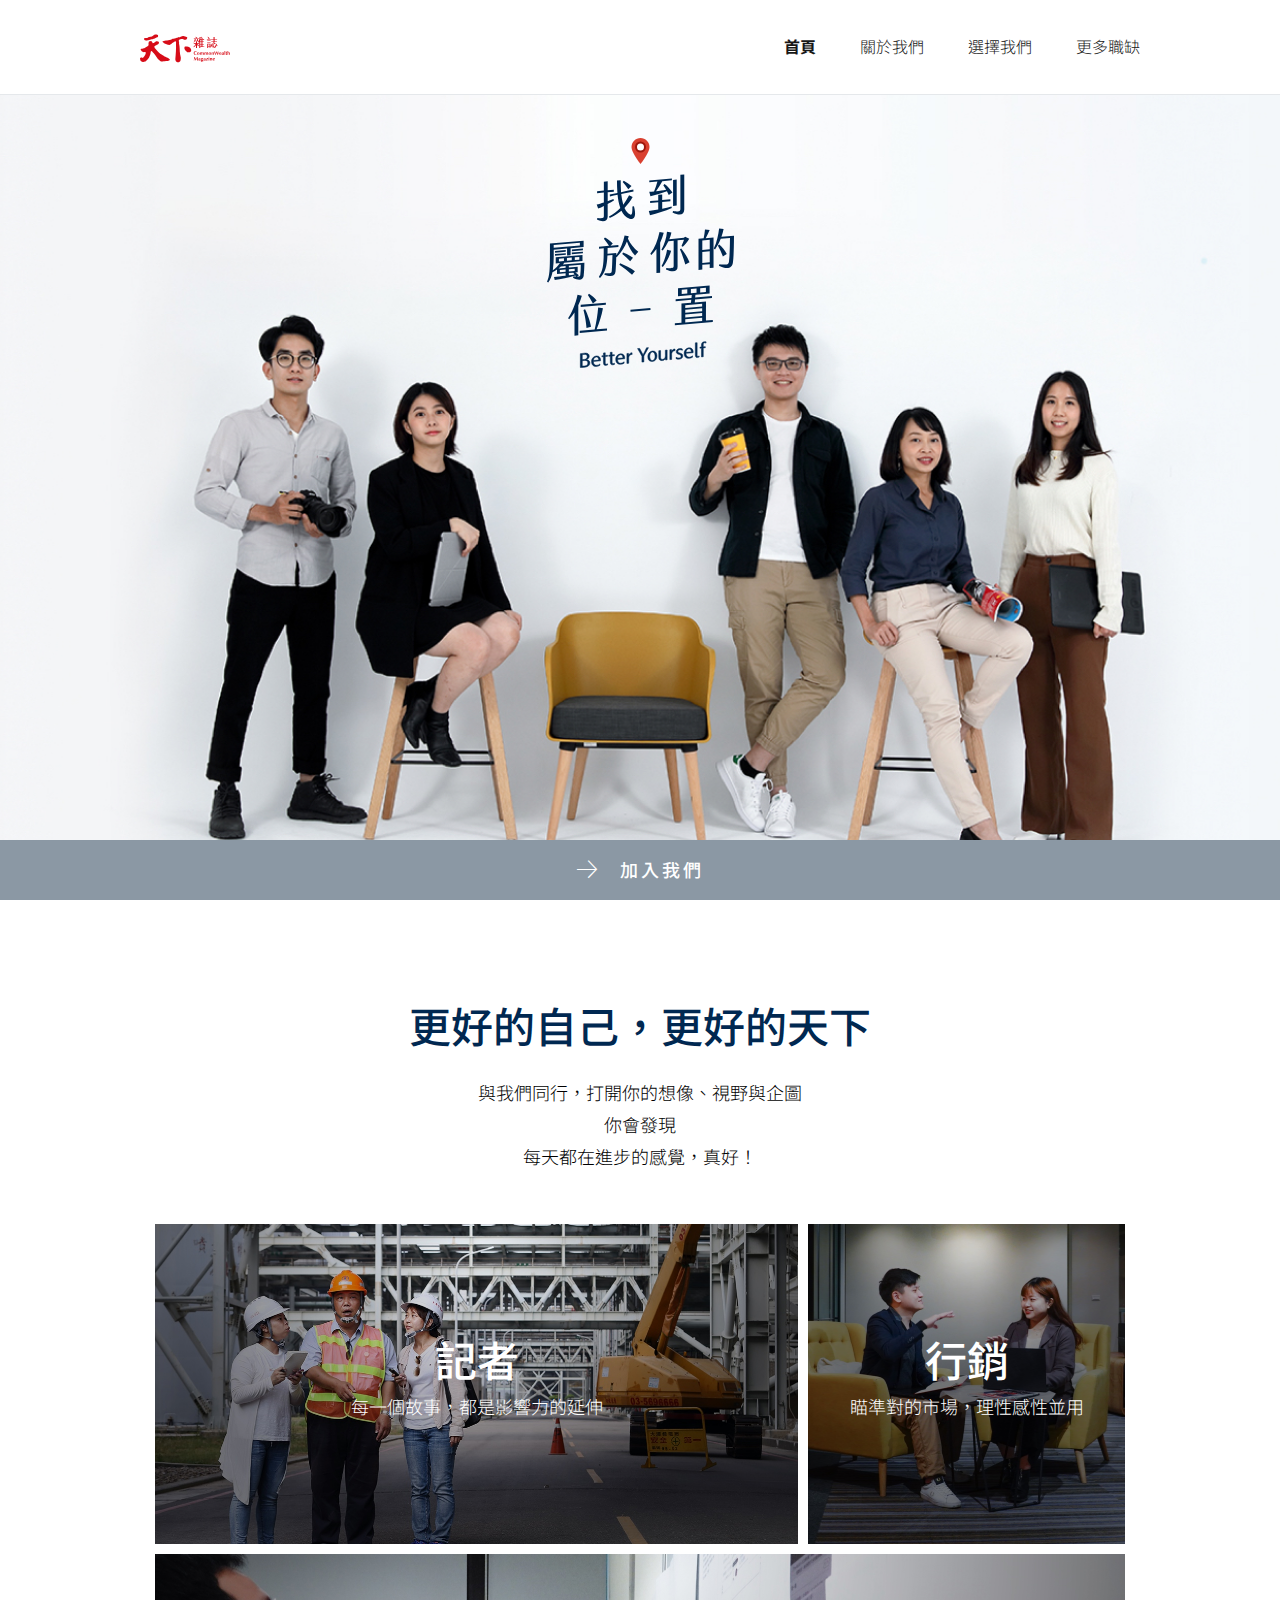
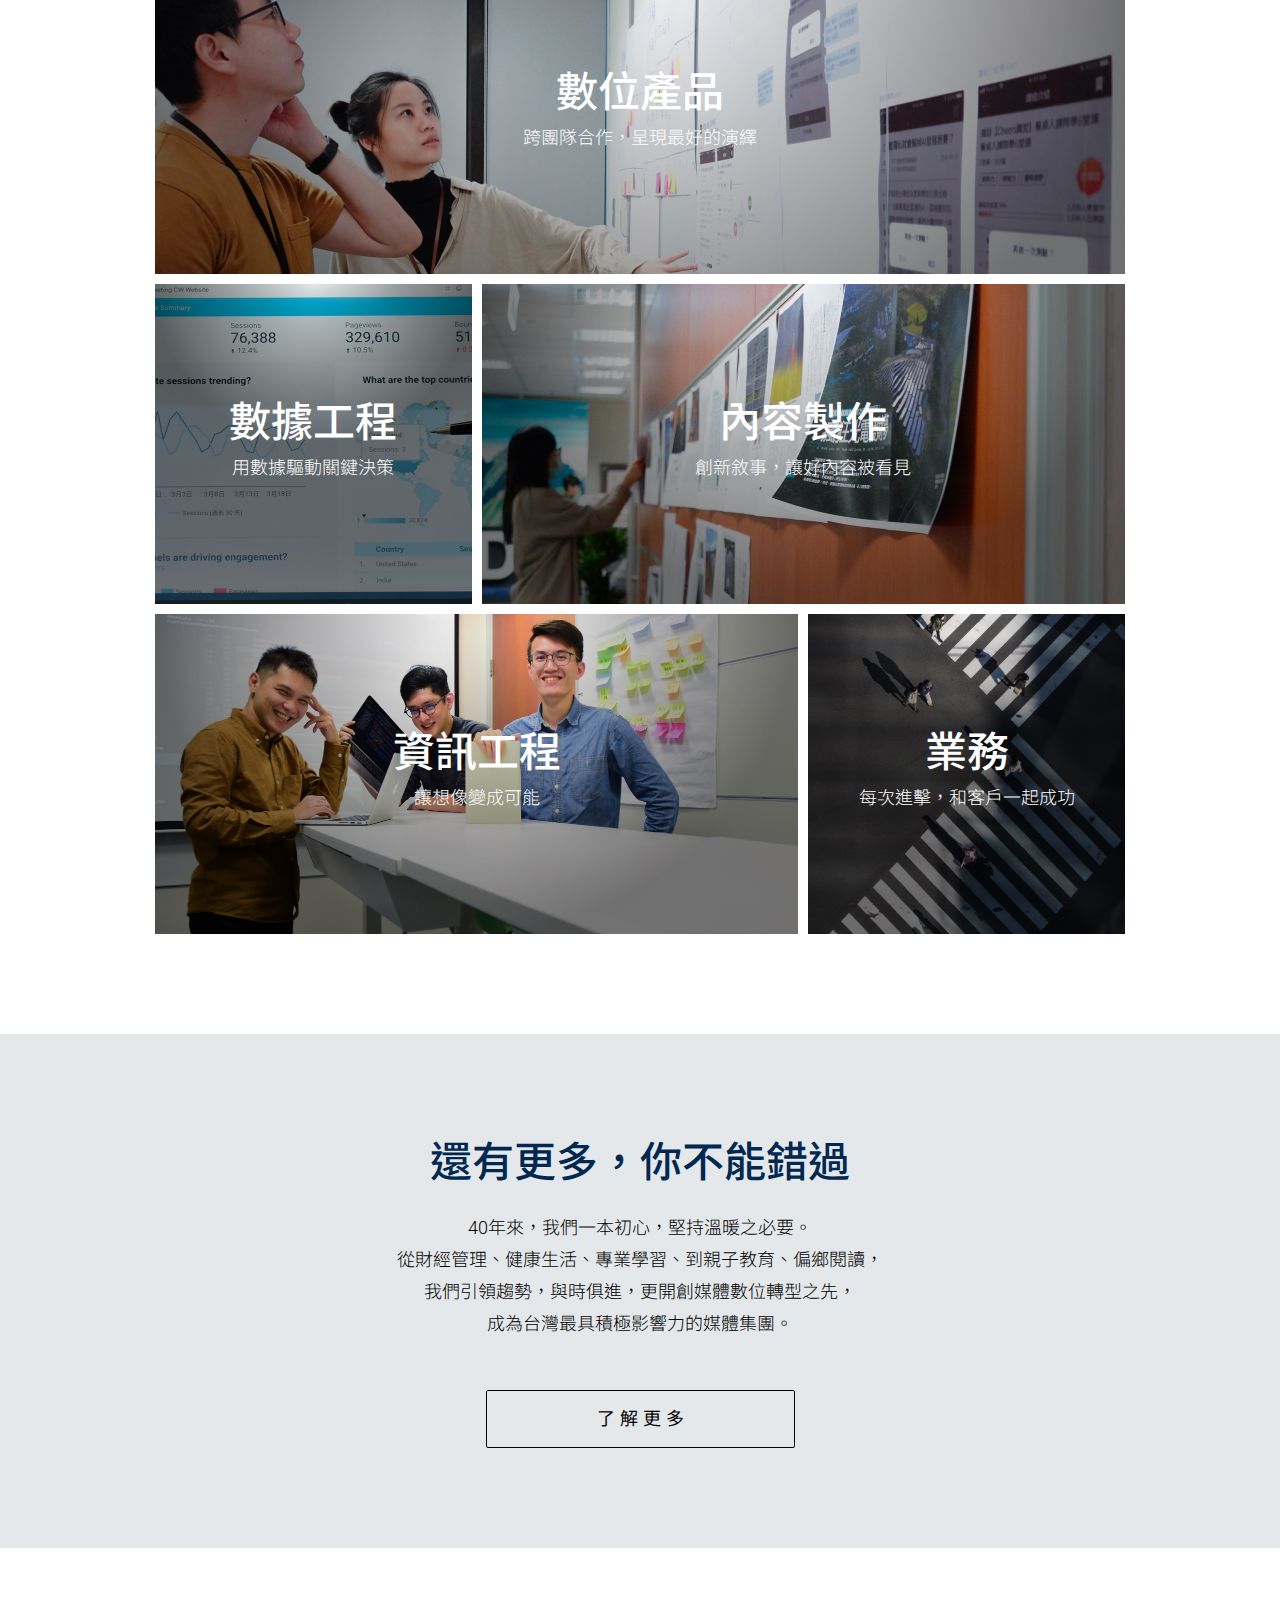
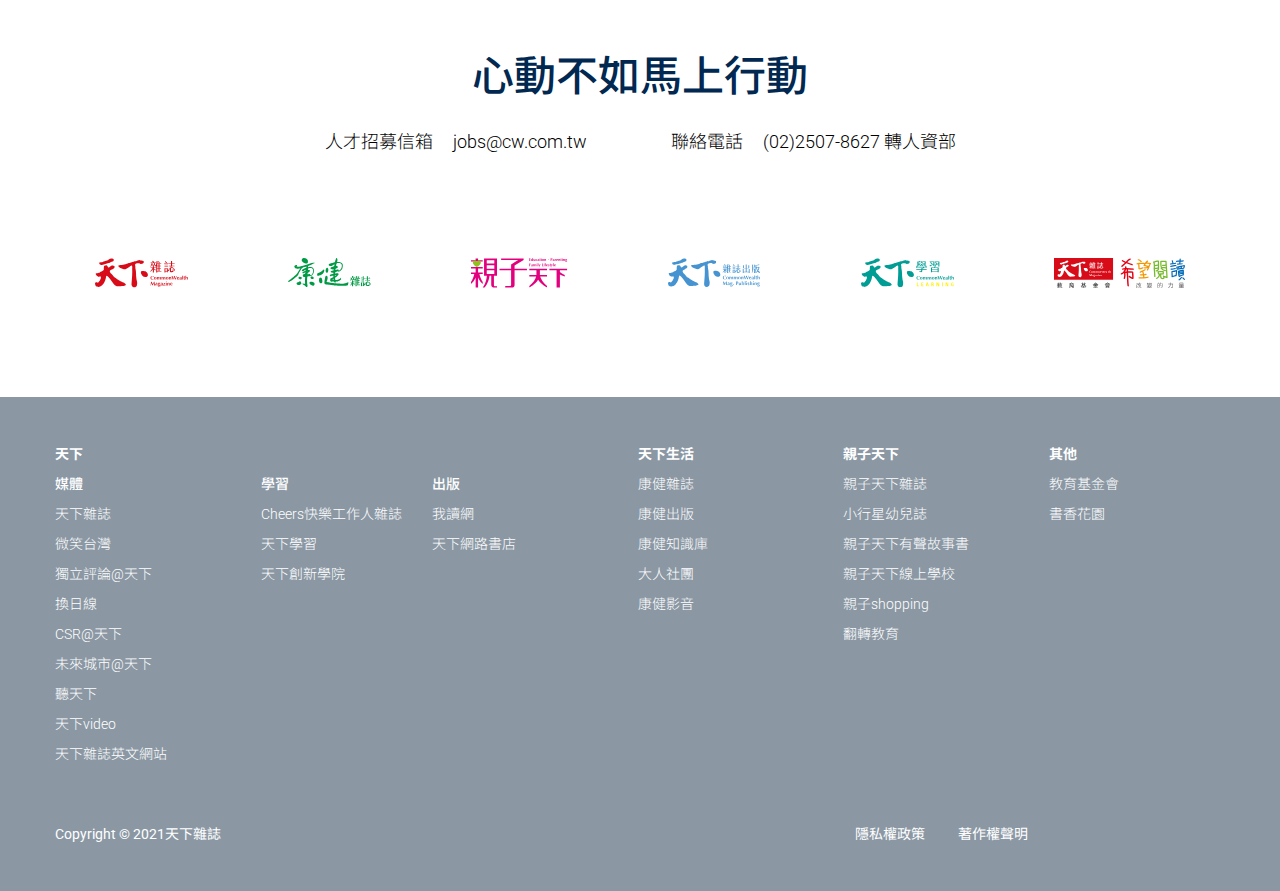
==== commit 8689e217: "no message" ====
--- a/index.html
+++ b/index.html
@@ -101,7 +101,7 @@
             <div class="grid-container">
 
               <div class="item item1">
-                 <a href="">
+                 <a href="join-us/reporters.html">
                   <div class="article-img-holder"></div>
                   <div class="article-text">
                     <h1>記者</h1>
@@ -111,7 +111,7 @@
               </div>
 
               <div class="item item2">
-                 <a href="">
+                 <a href="join-us/marketing.html">
                   <div class="article-img-holder"></div>
                   <div class="article-text">
                     <h1>行銷</h1>
@@ -121,7 +121,7 @@
               </div>
 
               <div class="item item3">
-                 <a href="">
+                 <a href="join-us/digital-product.html">
                   <div class="article-img-holder"></div>
                   <div class="article-text">
                     <h1>數位產品</h1>
@@ -131,7 +131,7 @@
               </div>
 
               <div class="item item4">
-                 <a href="">
+                 <a href="join-us/data.html">
                   <div class="article-img-holder"></div>
                   <div class="article-text">
                     <h1>數據工程</h1>
@@ -141,7 +141,7 @@
               </div>
 
               <div class="item item5">
-                 <a href="">
+                 <a href="join-us/content-product.html">
                   <div class="article-img-holder"></div>
                   <div class="article-text">
                     <h1>內容製作</h1>
@@ -151,7 +151,7 @@
               </div>
 
               <div class="item item6">
-                 <a href="">
+                 <a href="join-us/engineering.html">
                   <div class="article-img-holder"></div>
                   <div class="article-text">
                     <h1>資訊工程</h1>
@@ -161,7 +161,7 @@
               </div>
 
               <div class="item item7">
-                 <a href="">
+                 <a href="join-us/sales.html">
                   <div class="article-img-holder"></div>
                   <div class="article-text">
                     <h1>業務</h1>
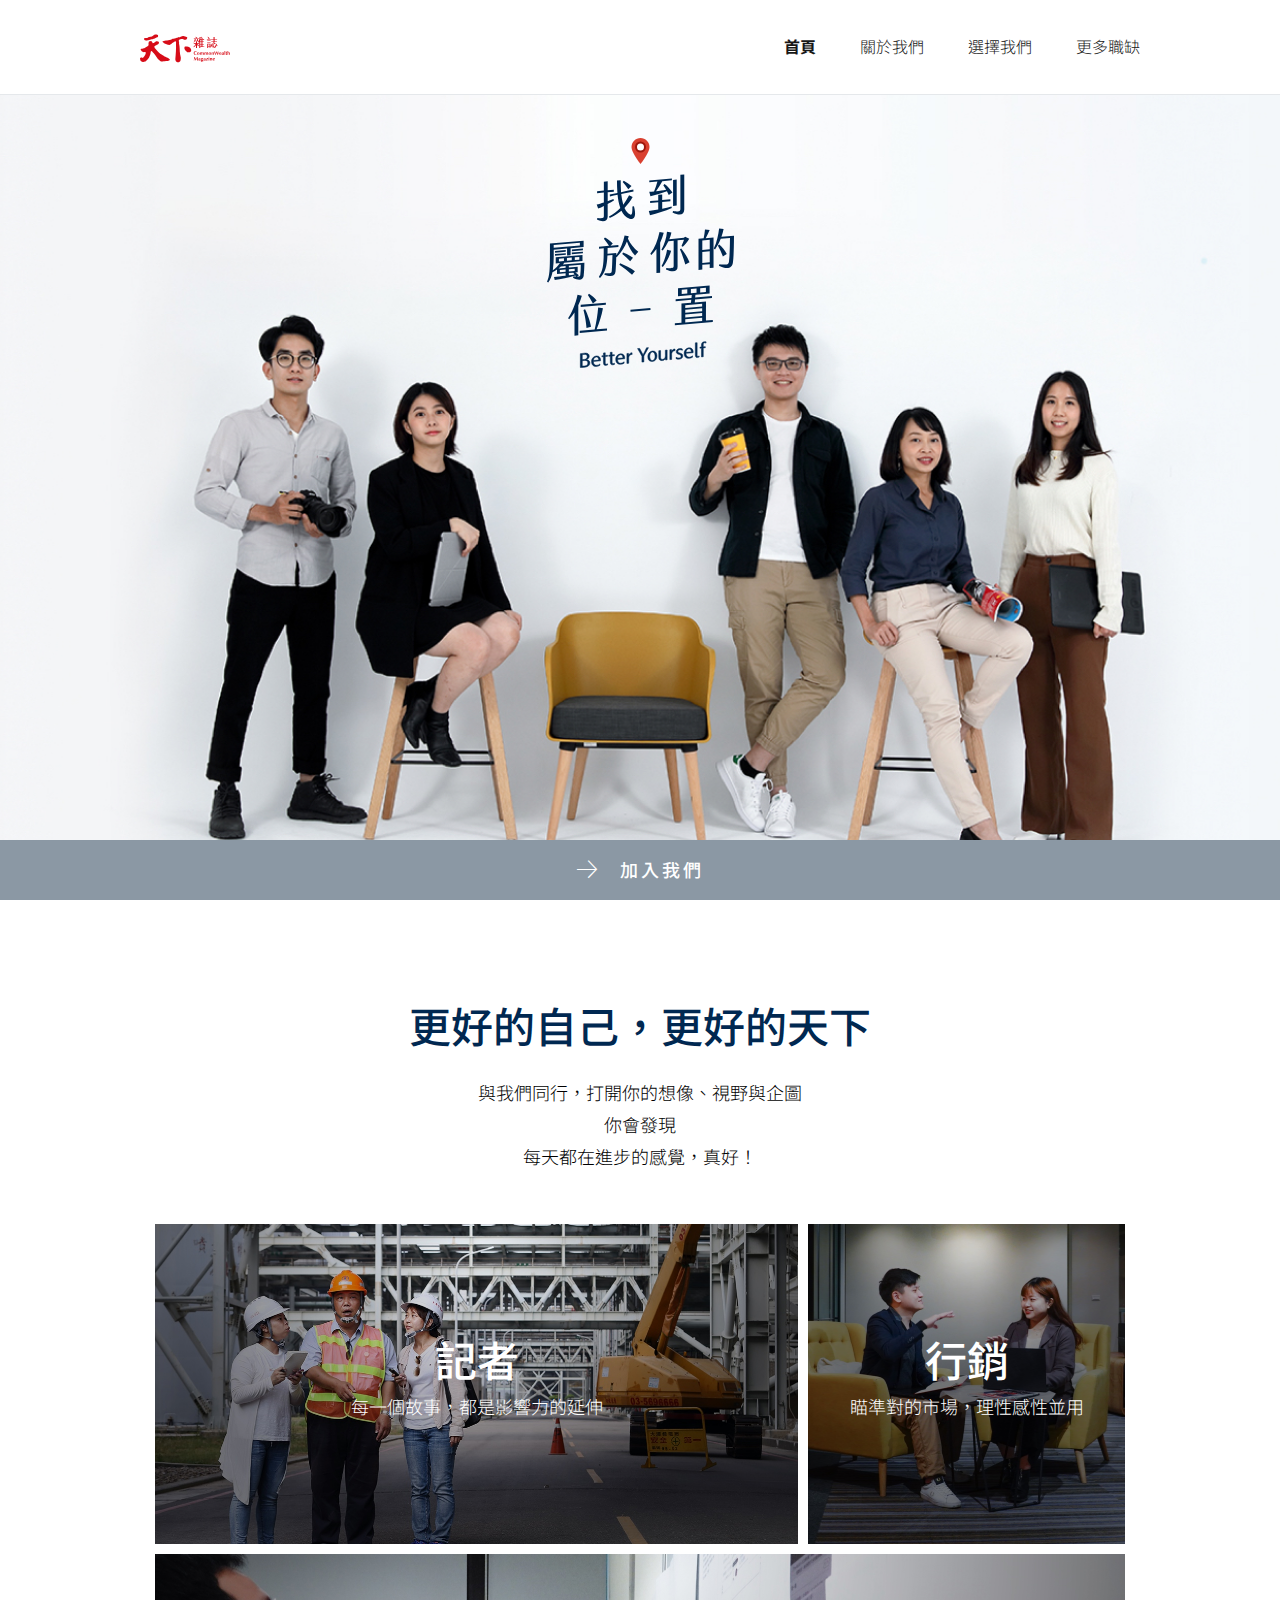
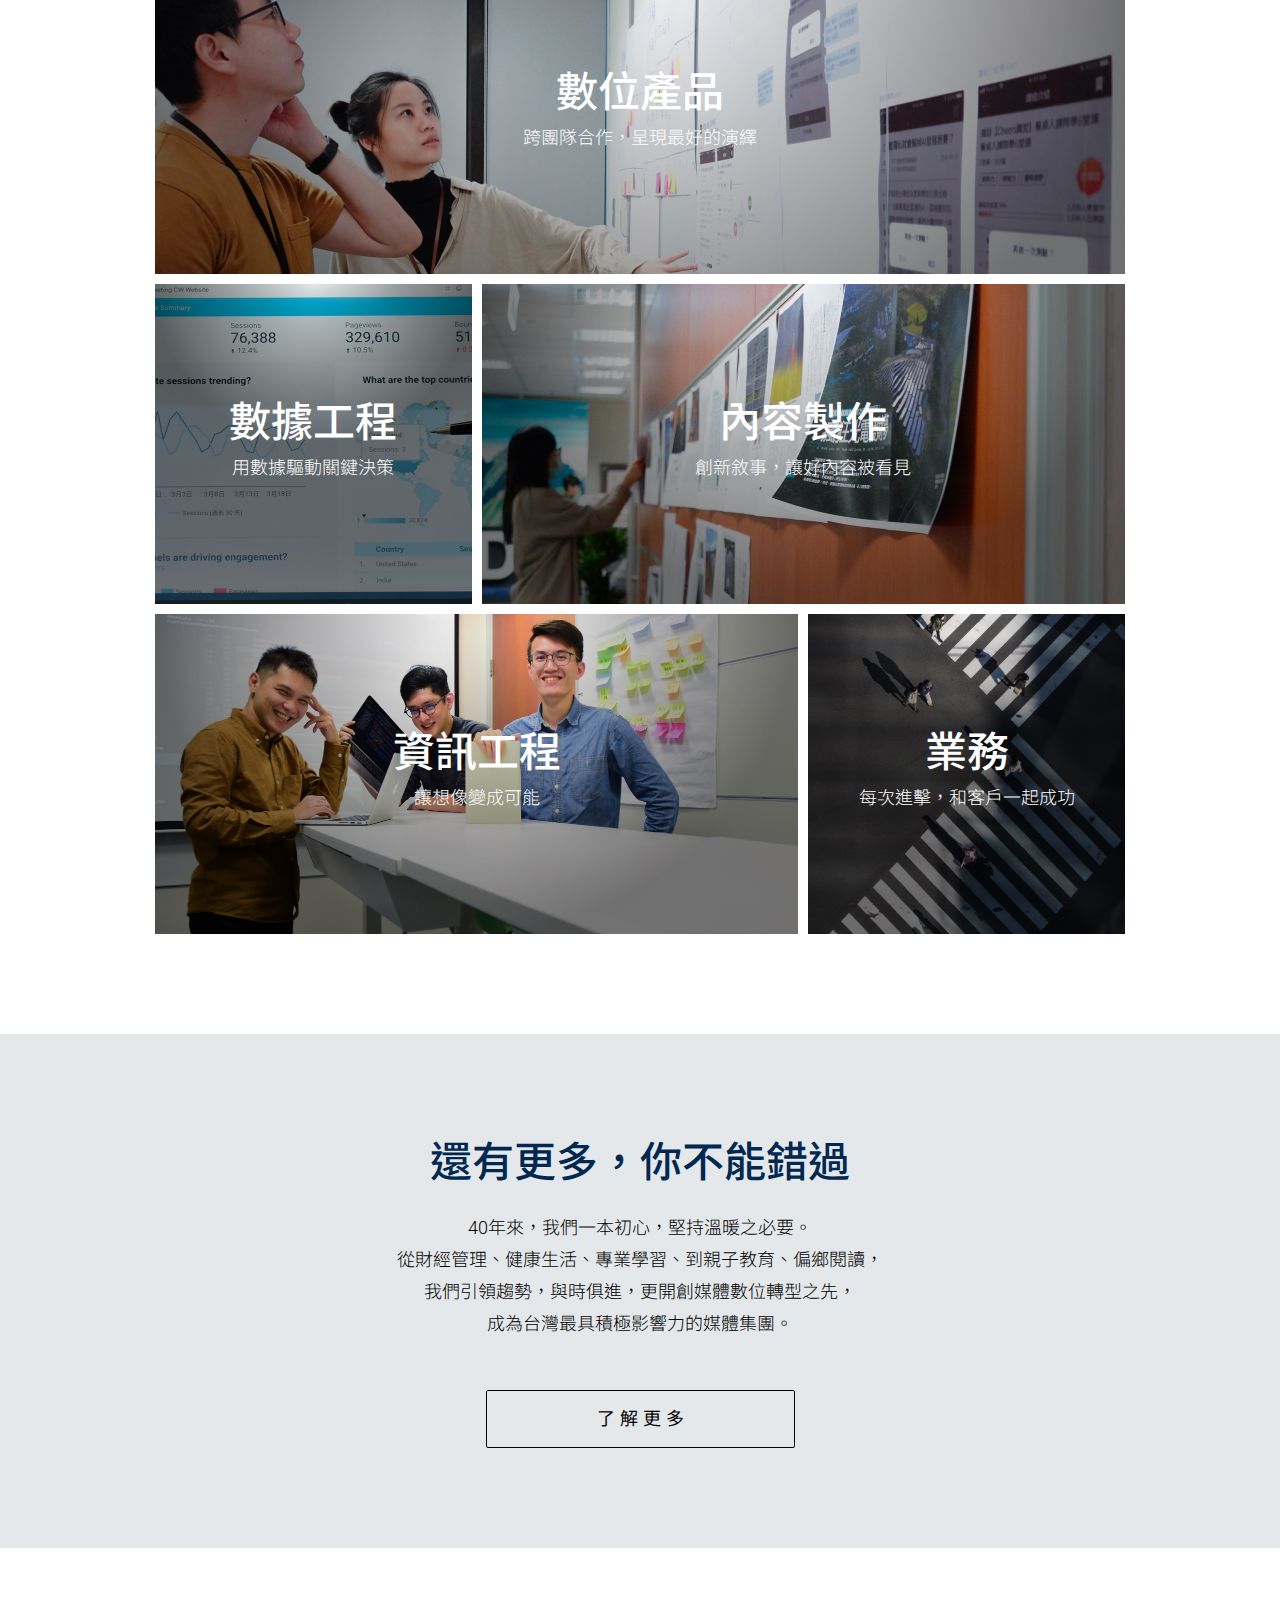
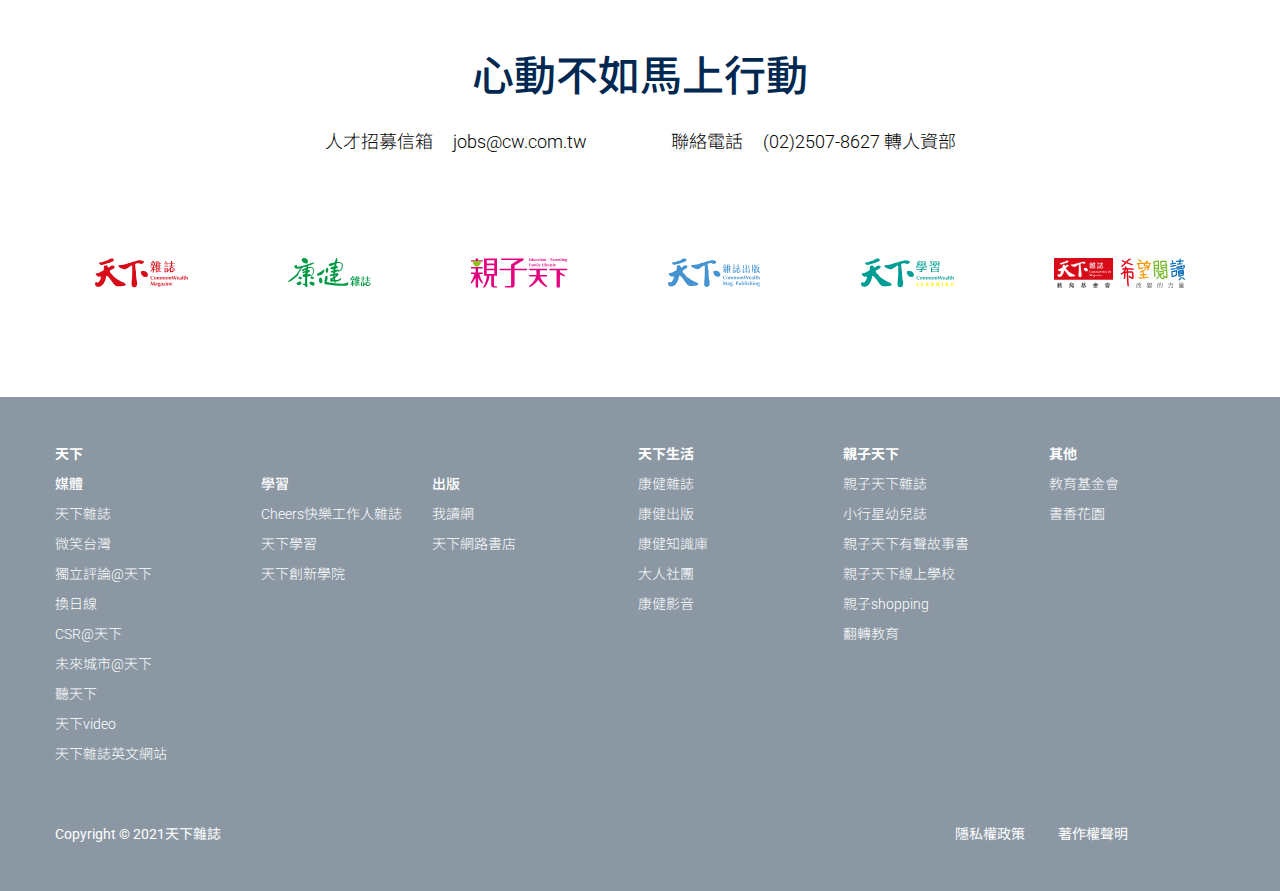
==== commit 40cdb9c3: "no message" ====
--- a/index.html
+++ b/index.html
@@ -14,7 +14,7 @@
   <meta property="og:url" content="https://careers.cwg.com">
   <meta property="og:title" content="天下雜誌集團｜人才招募">
   <meta property="og:description" content="更好的自己，更好的天下，與我們同行，打開你的想像、視野與企圖，找到屬於你的位置。">
-  <meta property="og:image" content="https://careers.cwg.com/assets/images/meta/"/>
+  <meta property="og:image" content="https://careers.cwg.com/assets/images/meta/index-meta.jpg"/>
   <meta property="og:image:width" content=""/>
   <meta property="og:image:height" content="422"/>
 
@@ -78,7 +78,7 @@
           </div>
       </div>
       <div class="join-btn">
-        <a href="">
+        <a href="join-us.html">
           <div class="icon-icon_arrow"></div>加入我們
         </a>
       </div>
@@ -190,7 +190,7 @@
           </div>
 
           <div class="buttons-square">
-            <button class="more-btn">了解更多</button>   
+            <button class="more-btn"><a href="/about-us.html">了解更多</a> </button>   
           </div>
         </div>
       </div>
--- a/assets/sass/header_footer.css
+++ b/assets/sass/header_footer.css
@@ -6,7 +6,7 @@
   font-weight: 700;
 }
 
-.join-us-page header nav ul li:nth-child(3) {
+.join-us-page header nav ul li:nth-child(3), .career-page header nav ul li:nth-child(3) {
   font-weight: 700;
 }
 
@@ -30,7 +30,7 @@
   .main_h {
     padding-top: 25px;
     max-height: 64px;
-    padding-top: 20px;
+    padding-top: 18px;
     padding-bottom: 26px;
   }
 }
@@ -45,11 +45,6 @@
 
 .open-nav {
   max-height: 400px !important;
-}
-
-.open-nav .mobile-toggle {
-  transform: rotate(-90deg);
-  -webkit-transform: rotate(-90deg);
 }
 
 .logo {
@@ -143,29 +138,77 @@
   }
 }
 
+/* mixin */
 .mobile-toggle {
   display: none;
-  cursor: pointer;
   font-size: 20px;
   position: absolute;
   right: 30px;
   top: 0;
-  -webkit-transition: all 200ms ease-in;
-  transition: all 200ms ease-in;
+  width: 25px;
+  height: 25px;
+  margin: auto;
+  cursor: pointer;
+  -webkit-transform: rotate(0deg);
+  transform: rotate(0deg);
+  -webkit-transition: 0.3s ease-in-out;
+  transition: 0.3s ease-in-out;
 }
 
 @media only screen and (max-width: 1119px) {
   .mobile-toggle {
-    display: block;
+    display: inline-block;
   }
 }
 
 .mobile-toggle span {
-  width: 20px;
+  display: block;
+  position: absolute;
   height: 1px;
-  margin: 7px auto;
-  background: #000;
-  display: block;
+  width: 100%;
+  background-color: #000;
+  border-radius: 10px;
+  opacity: 1;
+  -webkit-transform: rotate(0deg);
+  transform: rotate(0deg);
+  -webkit-transition: 0.25s ease-in-out;
+  transition: 0.25s ease-in-out;
+}
+
+.mobile-toggle span:nth-child(1) {
+  top: 15%;
+  -webkit-transform-origin: left center;
+  transform-origin: left center;
+}
+
+.mobile-toggle span:nth-child(2) {
+  top: 45%;
+  -webkit-transform-origin: left center;
+  transform-origin: left center;
+}
+
+.mobile-toggle span:nth-child(3) {
+  top: 75%;
+  -webkit-transform-origin: left center;
+  transform-origin: left center;
+}
+
+.mobile-toggle.open-nav span:nth-child(1) {
+  top: 10%;
+  left: 15%;
+  -webkit-transform: rotate(45deg);
+  transform: rotate(45deg);
+}
+
+.mobile-toggle.open-nav span:nth-child(2) {
+  opacity: 0;
+}
+
+.mobile-toggle.open-nav span:nth-child(3) {
+  left: 15%;
+  top: 80%;
+  -webkit-transform: rotate(-45deg);
+  transform: rotate(-45deg);
 }
 
 * {
@@ -188,7 +231,6 @@
 h1 {
   font-size: 30px;
   line-height: 1.8;
-  text-transform: uppercase;
 }
 
 p {
@@ -330,6 +372,12 @@
   margin-top: 30px;
 }
 
+@media only screen and (max-width: 1119px) {
+  .main-footer .s-title {
+    margin-top: 35px;
+  }
+}
+
 .main-footer ul {
   margin: 0 auto;
 }
--- a/assets/sass/main.css
+++ b/assets/sass/main.css
@@ -10,7 +10,7 @@
   padding-top: 95px;
 }
 
-@media only screen and (max-width: 767px) {
+@media only screen and (max-width: 768px) {
   body {
     padding-top: 64px;
   }
@@ -20,7 +20,7 @@
   padding: 100px 0;
 }
 
-@media only screen and (max-width: 767px) {
+@media only screen and (max-width: 768px) {
   section {
     padding: 60px 0;
   }
@@ -52,7 +52,7 @@
   color: #002851;
 }
 
-@media only screen and (max-width: 767px) {
+@media only screen and (max-width: 768px) {
   h1 {
     font-size: 26px;
     margin-bottom: 15px;
@@ -66,7 +66,7 @@
   margin-top: 0;
 }
 
-@media only screen and (max-width: 767px) {
+@media only screen and (max-width: 768px) {
   h2 {
     font-size: 23px;
   }
@@ -80,7 +80,7 @@
   margin-top: 0;
 }
 
-@media only screen and (max-width: 767px) {
+@media only screen and (max-width: 768px) {
   h3 {
     font-size: 18px;
   }
@@ -100,7 +100,7 @@
   position: absolute;
 }
 
-@media only screen and (max-width: 767px) {
+@media only screen and (max-width: 768px) {
   .slogan {
     height: 90px;
   }
@@ -111,7 +111,7 @@
   bottom: 30px;
 }
 
-@media only screen and (max-width: 767px) {
+@media only screen and (max-width: 768px) {
   .slogan.slogan-125 {
     height: 70px;
     left: 0;
@@ -122,7 +122,7 @@
   height: 164px;
 }
 
-@media only screen and (max-width: 767px) {
+@media only screen and (max-width: 768px) {
   .slogan.slogan-164 {
     height: 95px;
   }
@@ -151,6 +151,10 @@
   z-index: 1;
 }
 
+.more-btn a {
+  color: #000;
+}
+
 .more-btn::after {
   position: absolute;
   content: "";
@@ -164,7 +168,7 @@
   transition: all 0.3s ease;
 }
 
-.more-btn:hover {
+.more-btn:hover a {
   color: #fff;
 }
 
@@ -187,7 +191,7 @@
   position: relative;
 }
 
-@media only screen and (max-width: 767px) {
+@media only screen and (max-width: 768px) {
   .index-op {
     height: 550px;
     background-image: url(../images/web_img_index/index_op_mb1650.jpg);
@@ -202,7 +206,7 @@
   margin: 43px auto 0;
 }
 
-@media only screen and (max-width: 767px) {
+@media only screen and (max-width: 768px) {
   .index-op .slogan-op {
     width: 135px;
     margin-top: 25px;
@@ -219,7 +223,7 @@
   text-align: center;
 }
 
-@media only screen and (max-width: 767px) {
+@media only screen and (max-width: 768px) {
   .index-op .join-btn {
     padding: 14px;
   }
@@ -244,7 +248,7 @@
   transition: transform 0.3s ease-out, -webkit-transform 0.3s ease-out;
 }
 
-@media only screen and (max-width: 767px) {
+@media only screen and (max-width: 768px) {
   .index-op .join-btn a .icon-icon_arrow {
     margin-right: 10px;
   }
@@ -267,7 +271,7 @@
   text-align: center;
 }
 
-@media only screen and (max-width: 767px) {
+@media only screen and (max-width: 768px) {
   .foreword-block {
     margin-bottom: 40px;
   }
@@ -301,7 +305,7 @@
   color: #fff;
 }
 
-@media only screen and (max-width: 767px) {
+@media only screen and (max-width: 768px) {
   .grid-container .item h1 {
     font-size: 32px;
   }
@@ -332,7 +336,7 @@
           transform: scale(1.05);
 }
 
-@media only screen and (max-width: 767px) {
+@media only screen and (max-width: 768px) {
   .grid-container .item1 {
     -ms-grid-column: 1;
     -ms-grid-column-span: 12;
@@ -358,7 +362,7 @@
   transition: all 1s;
 }
 
-@media only screen and (max-width: 767px) {
+@media only screen and (max-width: 768px) {
   .grid-container .item2 .article-img-holder {
     background-position-y: -30px;
   }
@@ -369,7 +373,7 @@
           transform: scale(1.05);
 }
 
-@media only screen and (max-width: 767px) {
+@media only screen and (max-width: 768px) {
   .grid-container .item2 {
     -ms-grid-column: 1;
     -ms-grid-column-span: 12;
@@ -395,7 +399,7 @@
   transition: all 1s;
 }
 
-@media only screen and (max-width: 767px) {
+@media only screen and (max-width: 768px) {
   .grid-container .item3 .article-img-holder {
     background-position-x: -50px;
   }
@@ -406,7 +410,7 @@
           transform: scale(1.05);
 }
 
-@media only screen and (max-width: 767px) {
+@media only screen and (max-width: 768px) {
   .grid-container .item3 {
     -ms-grid-column: 1;
     -ms-grid-column-span: 12;
@@ -437,7 +441,7 @@
           transform: scale(1.05);
 }
 
-@media only screen and (max-width: 767px) {
+@media only screen and (max-width: 768px) {
   .grid-container .item4 {
     -ms-grid-column: 1;
     -ms-grid-column-span: 12;
@@ -468,7 +472,7 @@
           transform: scale(1.05);
 }
 
-@media only screen and (max-width: 767px) {
+@media only screen and (max-width: 768px) {
   .grid-container .item5 {
     -ms-grid-column: 1;
     -ms-grid-column-span: 12;
@@ -499,7 +503,7 @@
           transform: scale(1.05);
 }
 
-@media only screen and (max-width: 767px) {
+@media only screen and (max-width: 768px) {
   .grid-container .item6 {
     -ms-grid-column: 1;
     -ms-grid-column-span: 12;
@@ -530,7 +534,7 @@
           transform: scale(1.05);
 }
 
-@media only screen and (max-width: 767px) {
+@media only screen and (max-width: 768px) {
   .grid-container .item7 {
     -ms-grid-column: 1;
     -ms-grid-column-span: 12;
@@ -561,7 +565,7 @@
           transform: scale(1.05);
 }
 
-@media only screen and (max-width: 767px) {
+@media only screen and (max-width: 768px) {
   .grid-container .item8 {
     -ms-grid-column: 1;
     -ms-grid-column-span: 12;
@@ -578,7 +582,7 @@
   width: 100%;
 }
 
-@media only screen and (max-width: 767px) {
+@media only screen and (max-width: 768px) {
   .grid-container .article-text {
     top: 60px;
   }
@@ -589,7 +593,7 @@
   height: 320px;
 }
 
-@media only screen and (max-width: 767px) {
+@media only screen and (max-width: 768px) {
   .grid-container .article-img-holder {
     height: 175px;
   }
@@ -600,14 +604,14 @@
   margin: 0 40px;
 }
 
-@media only screen and (max-width: 767px) {
+@media only screen and (max-width: 768px) {
   .contact-text {
     margin-bottom: 15px;
     margin-top: 15px;
   }
 }
 
-@media only screen and (max-width: 767px) {
+@media only screen and (max-width: 768px) {
   .contact-text span {
     display: block;
   }
@@ -617,7 +621,7 @@
   margin-right: 20px;
 }
 
-@media only screen and (max-width: 767px) {
+@media only screen and (max-width: 768px) {
   .contact-text .text-front {
     margin: 0 auto;
   }
@@ -627,7 +631,7 @@
   margin: 50px auto 0;
 }
 
-@media only screen and (max-width: 767px) {
+@media only screen and (max-width: 768px) {
   .logo-group {
     margin-top: 20px;
   }
@@ -639,7 +643,7 @@
   margin: 0 48px;
 }
 
-@media only screen and (max-width: 767px) {
+@media only screen and (max-width: 768px) {
   .logo-group a {
     display: block;
     margin: 0 0 40px;
@@ -654,7 +658,7 @@
   height: 30px;
 }
 
-@media only screen and (max-width: 767px) {
+@media only screen and (max-width: 768px) {
   .logo-group img {
     height: auto;
     width: 110px;
@@ -669,7 +673,7 @@
   position: relative;
 }
 
-@media only screen and (max-width: 767px) {
+@media only screen and (max-width: 768px) {
   .about-op {
     height: 450px;
     background-image: url(../images/web_img_about-us/about-us_kv-mb.jpg);
@@ -682,7 +686,7 @@
   margin-bottom: 40px;
 }
 
-@media only screen and (max-width: 767px) {
+@media only screen and (max-width: 768px) {
   .about-us-page h1 {
     margin-bottom: 20px;
   }
@@ -692,7 +696,7 @@
   margin-bottom: 80px;
 }
 
-@media only screen and (max-width: 767px) {
+@media only screen and (max-width: 768px) {
   .about-us-page h2 {
     margin-bottom: 60px;
   }
@@ -748,7 +752,7 @@
   transition: .3s;
 }
 
-@media only screen and (max-width: 767px) {
+@media only screen and (max-width: 768px) {
   .navbar ul {
     width: 100%;
     bottom: 0;
@@ -786,7 +790,7 @@
   margin-bottom: 50px;
 }
 
-@media only screen and (max-width: 767px) {
+@media only screen and (max-width: 768px) {
   .group-block {
     margin-bottom: 0;
   }
@@ -811,7 +815,7 @@
   font-weight: 300;
 }
 
-@media only screen and (max-width: 767px) {
+@media only screen and (max-width: 768px) {
   .group-class li span {
     padding: 0;
     display: block;
@@ -843,19 +847,19 @@
   margin-bottom: 0;
 }
 
-@media only screen and (max-width: 767px) {
+@media only screen and (max-width: 768px) {
   .about-us-page .s2 h3 {
     margin-bottom: 20px;
   }
 }
 
-@media only screen and (max-width: 767px) {
+@media only screen and (max-width: 768px) {
   .about-us-page .s2 .inner-h3 {
     margin-top: 24px;
   }
 }
 
-@media only screen and (max-width: 767px) {
+@media only screen and (max-width: 768px) {
   .about-us-page .group-title-container {
     padding: 0;
   }
@@ -876,7 +880,7 @@
   padding-right: 90px;
 }
 
-@media only screen and (max-width: 767px) {
+@media only screen and (max-width: 768px) {
   .about-us-page .inner {
     position: inherit;
     top: 0;
@@ -895,7 +899,7 @@
   margin-bottom: 10px;
 }
 
-@media only screen and (max-width: 767px) {
+@media only screen and (max-width: 768px) {
   .about-us-page .inner-h2 {
     margin-top: 20px;
     margin-bottom: 40px;
@@ -910,8 +914,9 @@
   padding-bottom: 65px;
 }
 
-@media only screen and (max-width: 767px) {
+@media only screen and (max-width: 768px) {
   .career-page section.s1 {
+    padding-top: 80px;
     padding-bottom: 40px;
   }
 }
@@ -920,7 +925,7 @@
   padding-bottom: 65px;
 }
 
-@media only screen and (max-width: 767px) {
+@media only screen and (max-width: 768px) {
   .career-page section.s2 {
     padding-bottom: 40px;
   }
@@ -932,7 +937,7 @@
   position: relative;
 }
 
-@media only screen and (max-width: 767px) {
+@media only screen and (max-width: 768px) {
   .career-page .career-op {
     height: 450px;
   }
@@ -949,7 +954,7 @@
   border-left: 100vw solid transparent;
 }
 
-@media only screen and (max-width: 767px) {
+@media only screen and (max-width: 768px) {
   .career-page .career-op::after {
     border-bottom: 18px solid #f1f1f1;
   }
@@ -959,13 +964,13 @@
   bottom: 90px;
 }
 
-@media only screen and (max-width: 767px) {
+@media only screen and (max-width: 768px) {
   .career-page .career-op .slogan {
     bottom: 50px;
   }
 }
 
-@media only screen and (max-width: 767px) {
+@media only screen and (max-width: 768px) {
   .career-page .career-op .container {
     padding: 0;
   }
@@ -975,7 +980,7 @@
   padding-top: 60px;
 }
 
-@media only screen and (max-width: 767px) {
+@media only screen and (max-width: 768px) {
   .career-page .preface {
     padding-top: 30px;
   }
@@ -988,7 +993,7 @@
      object-fit: cover;
 }
 
-@media only screen and (max-width: 767px) {
+@media only screen and (max-width: 768px) {
   .career-page .career-img img {
     width: 100%;
     height: 390px;
@@ -1005,7 +1010,7 @@
   top: -45px;
 }
 
-@media only screen and (max-width: 767px) {
+@media only screen and (max-width: 768px) {
   .career-page .career-container {
     top: -20px;
   }
@@ -1024,7 +1029,7 @@
           clip-path: polygon(100% 0, 0% 100%, 100% 100%);
 }
 
-@media only screen and (max-width: 767px) {
+@media only screen and (max-width: 768px) {
   .career-page .career-container::after {
     height: 15px;
     top: -14px;
@@ -1046,14 +1051,14 @@
   margin-bottom: 60px;
 }
 
-@media only screen and (max-width: 767px) {
+@media only screen and (max-width: 768px) {
   .career-page .group-block {
     margin-top: 30px;
     margin-bottom: 40px;
   }
 }
 
-@media only screen and (max-width: 767px) {
+@media only screen and (max-width: 768px) {
   .career-page .group-block h3.career-title {
     margin-bottom: 20px;
   }
@@ -1067,13 +1072,13 @@
   margin-top: 100px;
 }
 
-@media only screen and (max-width: 767px) {
+@media only screen and (max-width: 768px) {
   .career-page .h1-margin {
     margin-top: 80px;
   }
 }
 
-@media only screen and (max-width: 767px) {
+@media only screen and (max-width: 768px) {
   .career-page .s-spacing {
     padding: 0;
   }
@@ -1088,7 +1093,7 @@
      object-fit: cover;
 }
 
-@media only screen and (max-width: 767px) {
+@media only screen and (max-width: 768px) {
   .career-page .s-spacing img {
     height: 150px;
   }
@@ -1098,7 +1103,7 @@
   margin-bottom: 40px;
 }
 
-@media only screen and (max-width: 767px) {
+@media only screen and (max-width: 768px) {
   .career-page .s-join h1 {
     margin-bottom: 20px;
   }
@@ -1146,7 +1151,7 @@
   transition: transform 0.3s ease-out, -webkit-transform 0.3s ease-out;
 }
 
-@media only screen and (max-width: 767px) {
+@media only screen and (max-width: 768px) {
   .career-page .s-join .join-btn a .icon-icon_arrow {
     margin-right: 10px;
   }
@@ -1164,7 +1169,7 @@
   background-size: cover;
 }
 
-@media only screen and (max-width: 767px) {
+@media only screen and (max-width: 768px) {
   .career-page.career-page-reporters .career-op {
     background: center center url(../images/web_img_career/reporters_kv-mb.jpg);
     background-size: cover;
@@ -1176,7 +1181,7 @@
   background-size: cover;
 }
 
-@media only screen and (max-width: 767px) {
+@media only screen and (max-width: 768px) {
   .career-page.career-page-support .career-op {
     background: center center url(../images/web_img_career/support-and-operation_kv-mb.jpg);
     background-size: cover;
@@ -1188,7 +1193,7 @@
   background-size: cover;
 }
 
-@media only screen and (max-width: 767px) {
+@media only screen and (max-width: 768px) {
   .career-page.career-page-data .career-op {
     background: center center url(../images/web_img_career/data_kv-mb.jpg);
     background-size: cover;
@@ -1204,7 +1209,7 @@
   background-size: cover;
 }
 
-@media only screen and (max-width: 767px) {
+@media only screen and (max-width: 768px) {
   .career-page.career-page-digital .career-op {
     background: center center url(../images/web_img_career/digital-product_kv-mb.jpg);
     background-size: cover;
@@ -1220,7 +1225,7 @@
   background-size: cover;
 }
 
-@media only screen and (max-width: 767px) {
+@media only screen and (max-width: 768px) {
   .career-page.career-page-content .career-op {
     background: center center url(../images/web_img_career/content-product_kv-mb.jpg);
     background-size: cover;
@@ -1236,7 +1241,7 @@
   background-size: cover;
 }
 
-@media only screen and (max-width: 767px) {
+@media only screen and (max-width: 768px) {
   .career-page.career-page-sales .career-op {
     background: center center url(../images/web_img_career/sales_kv-mb.jpg);
     background-size: cover;
@@ -1252,7 +1257,7 @@
   background-size: cover;
 }
 
-@media only screen and (max-width: 767px) {
+@media only screen and (max-width: 768px) {
   .career-page.career-page-marketing .career-op {
     background: center center url(../images/web_img_career/marketing_kv-mb.jpg);
     background-size: cover;
@@ -1268,7 +1273,7 @@
   background-size: cover;
 }
 
-@media only screen and (max-width: 767px) {
+@media only screen and (max-width: 768px) {
   .career-page.career-page-engineering .career-op {
     background: center center url(../images/web_img_career/engineering_kv-mb.jpg);
     background-size: cover;
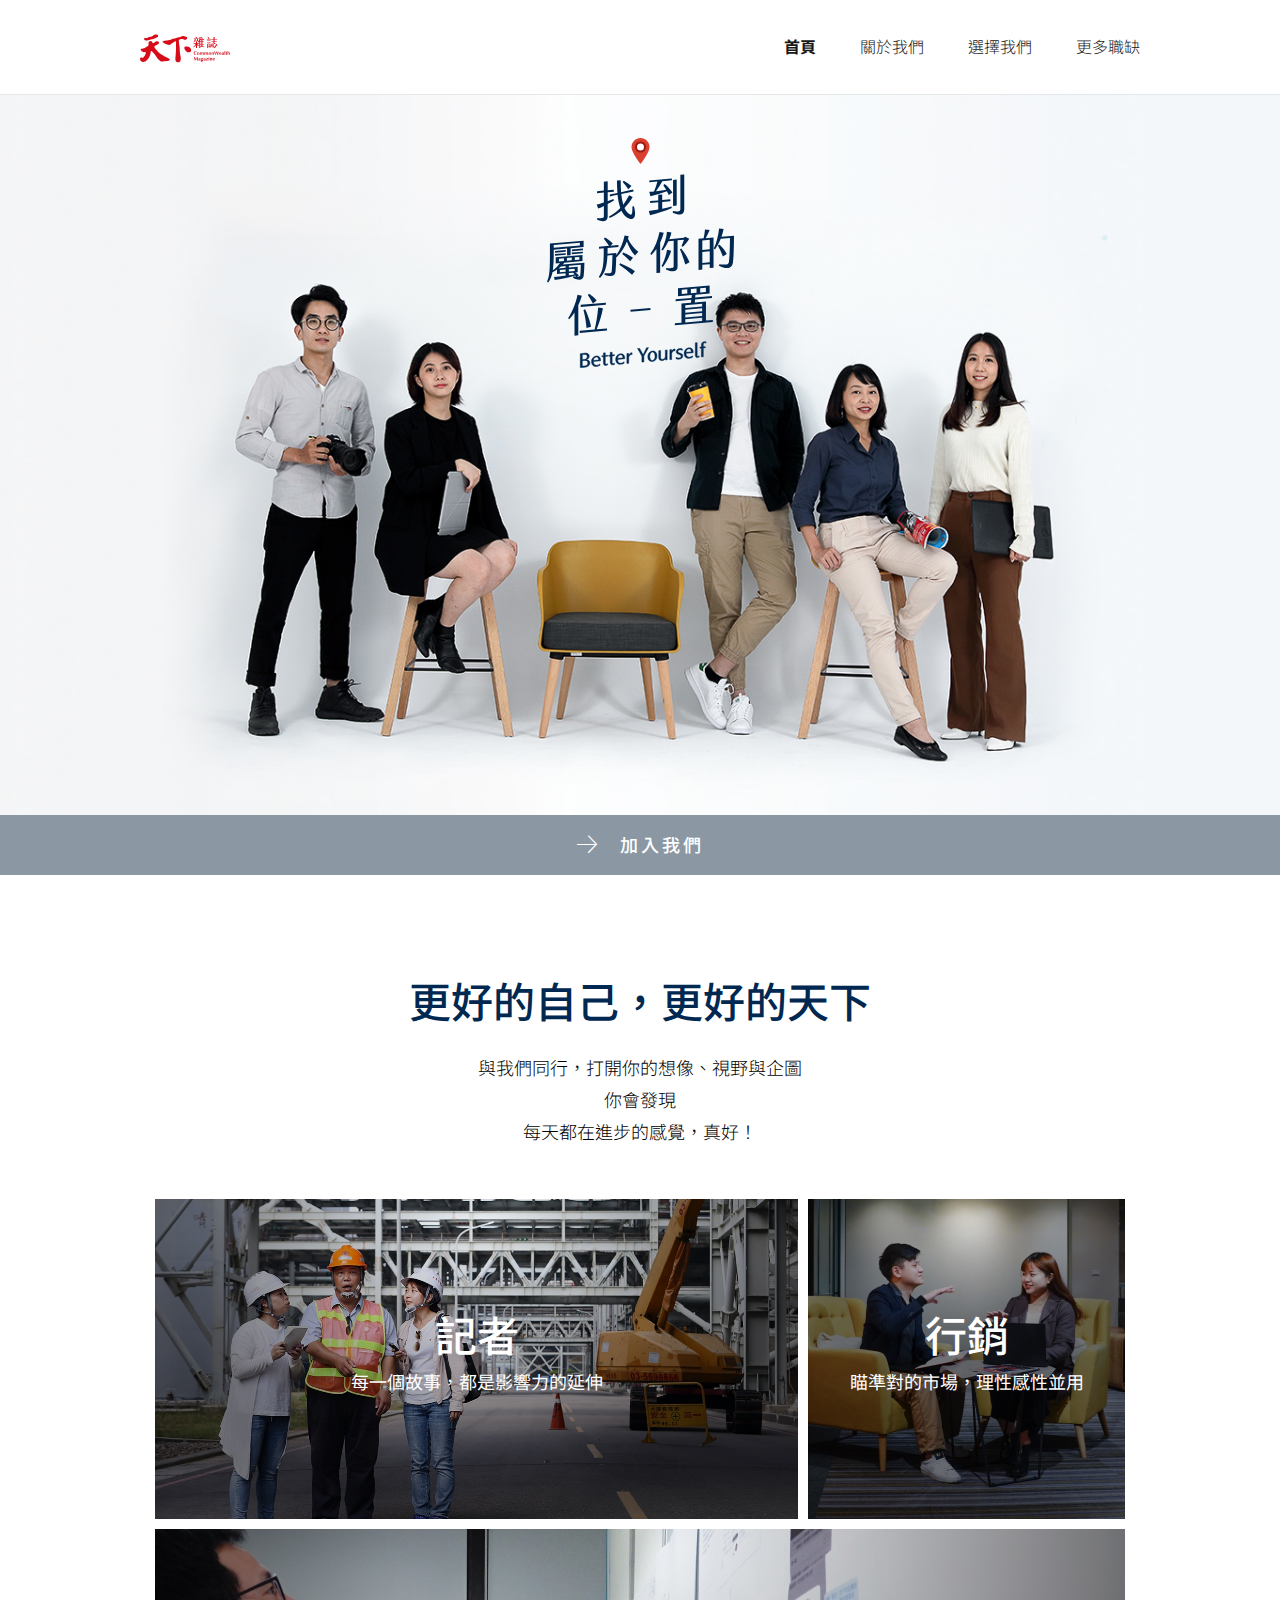
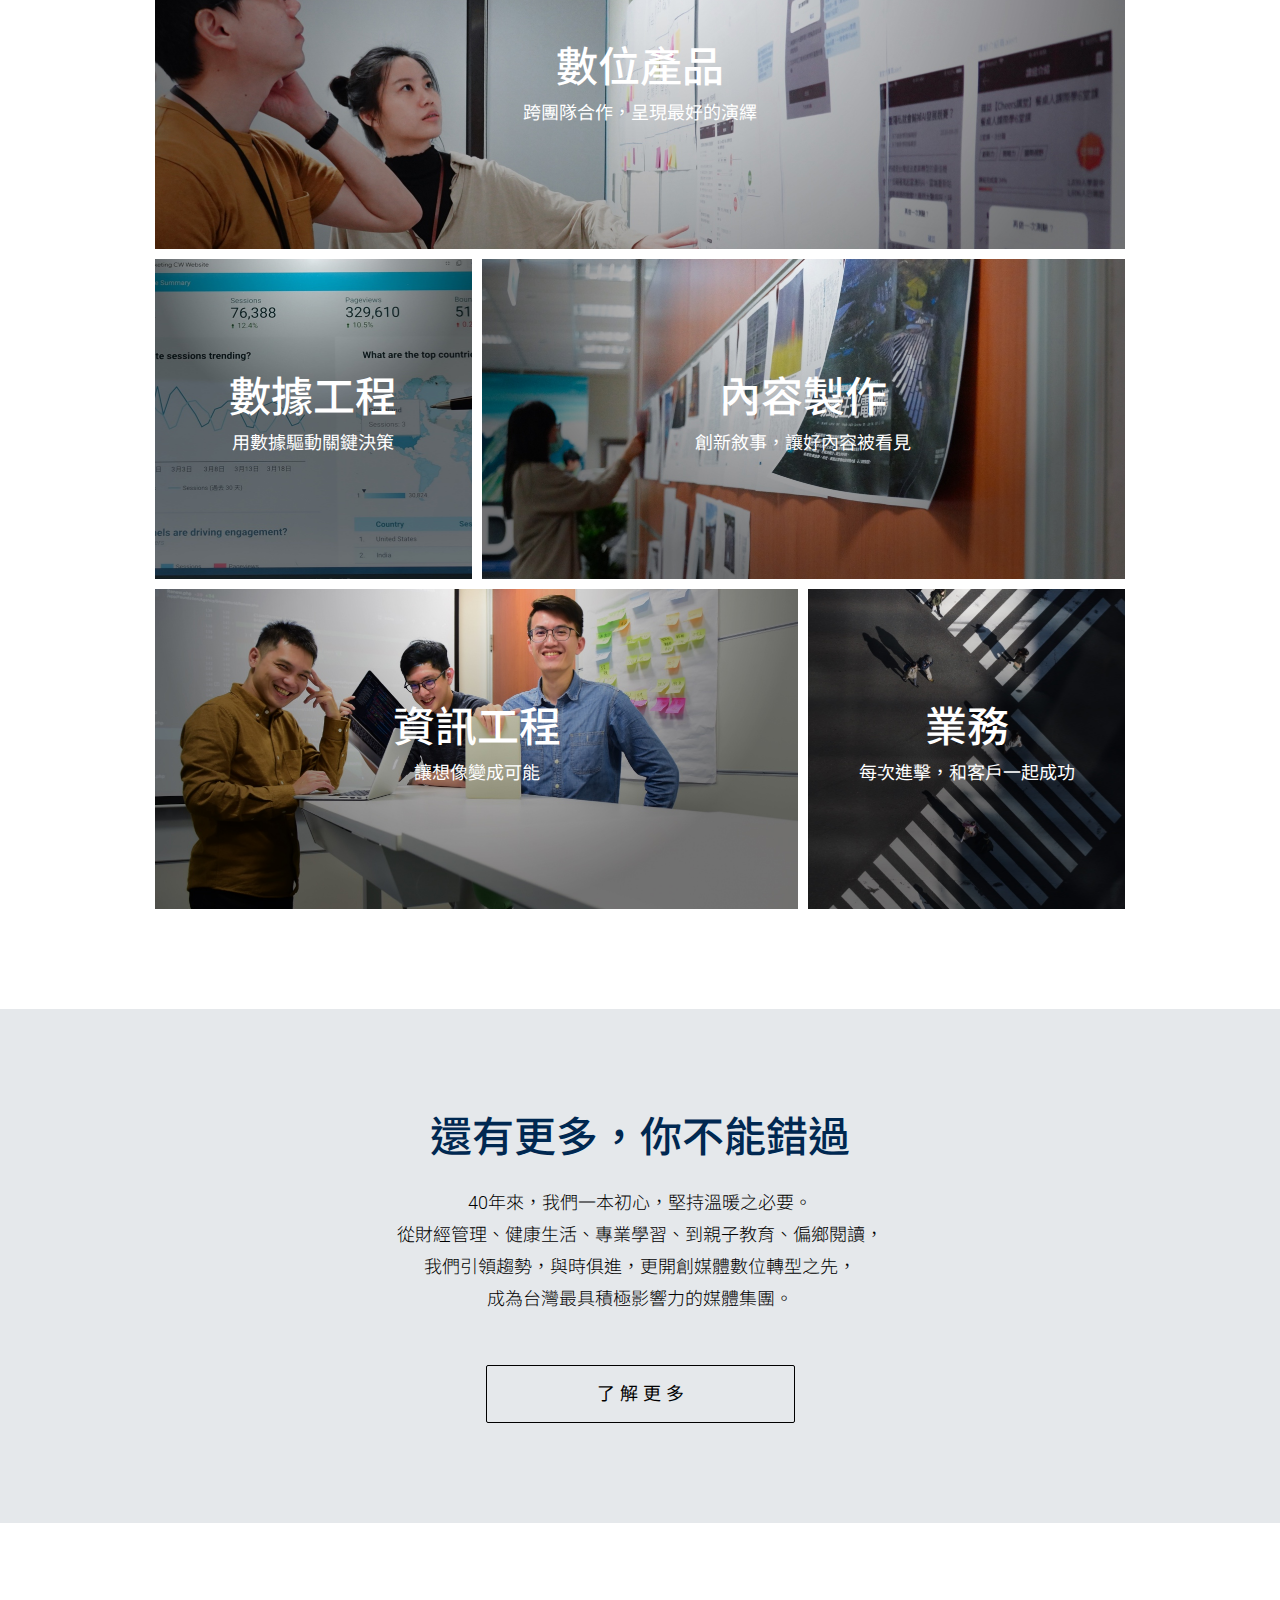
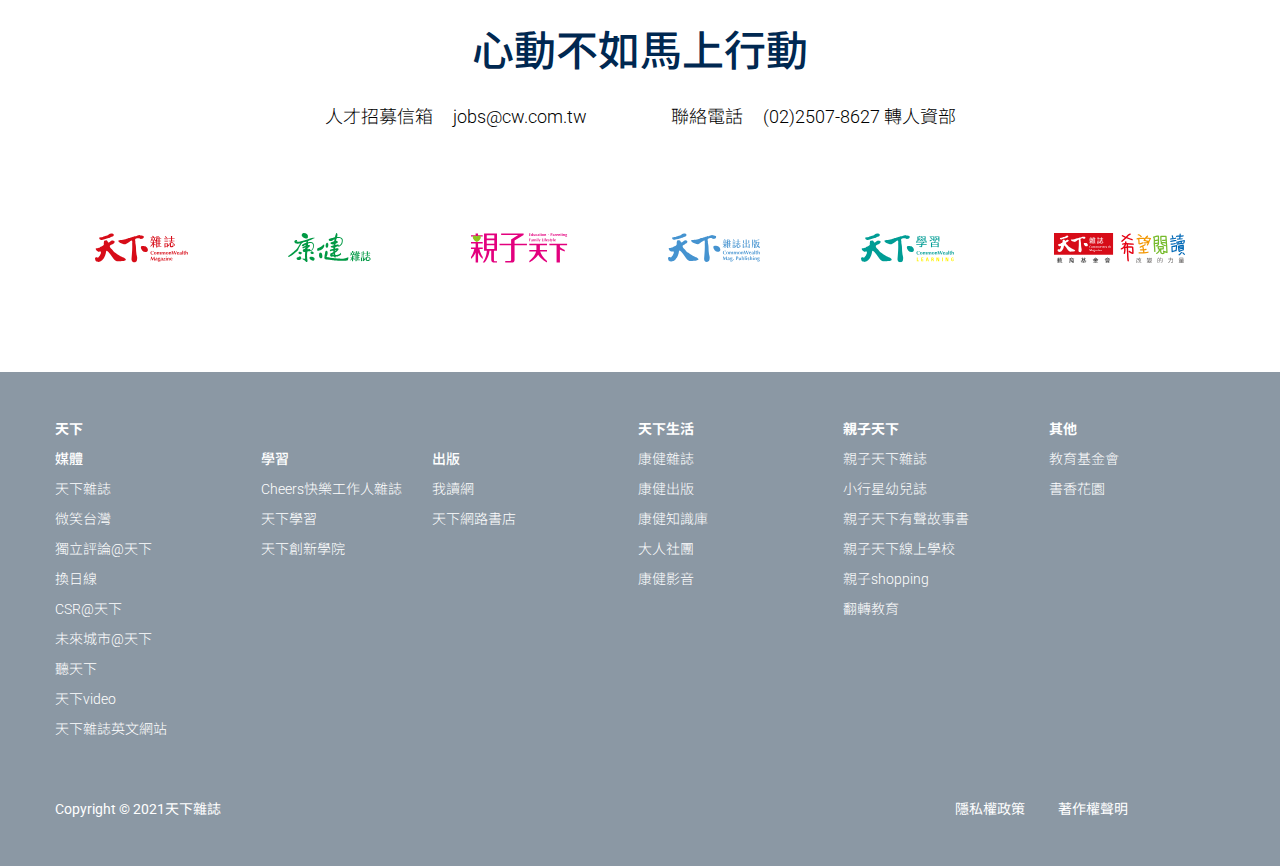
==== commit e1f1a998: "第一次修改part1" ====
--- a/index.html
+++ b/index.html
@@ -7,14 +7,14 @@
   <meta name="keywords" content="天下雜誌,記者,行銷,數位產品,數據工程,內容製作,資訊工程,業務,維運管理">
   <meta name="google-site-verification" content="syaeHx9C8BQwUlqMH94p4MRkYRkVekLSgdxxCxdyaok"/>
   <link rel="shortcut icon" href="https://www.cw.com.tw/assets_new/img/favicon.ico" type="image/x-icon"/>
-  <link rel="canonical" href="https://careers.cwg.com">
+  <link rel="canonical" href="https://careers.cwg.tw">
   <meta name="alexaVerifyID" content="vYzPYY_Q0SVO5PTE4WIm1lW7f2g"/>
   <meta name="csrf-token" content="R9CuynJ3UIINEsNKSj06GAPzdFVJQ4jeWXHYlSAn" />
   <meta charset="utf-8">
-  <meta property="og:url" content="https://careers.cwg.com">
+  <meta property="og:url" content="https://careers.cwg.tw">
   <meta property="og:title" content="天下雜誌集團｜人才招募">
   <meta property="og:description" content="更好的自己，更好的天下，與我們同行，打開你的想像、視野與企圖，找到屬於你的位置。">
-  <meta property="og:image" content="https://careers.cwg.com/assets/images/meta/index-meta.jpg"/>
+  <meta property="og:image" content="https://careers.cwg.tw/assets/images/meta/index-meta.jpg"/>
   <meta property="og:image:width" content=""/>
   <meta property="og:image:height" content="422"/>
 
@@ -43,7 +43,7 @@
               {
           "@type": "ListItem",
           "position": 1,
-          "item": { "@id": "https://careers.cwg.com", "name": "首頁" }
+          "item": { "@id": "https://careers.cwg.tw", "name": "首頁" }
               }        ]
     }
     </script>    
--- a/assets/sass/main.css
+++ b/assets/sass/main.css
@@ -10,7 +10,7 @@
   padding-top: 95px;
 }
 
-@media only screen and (max-width: 768px) {
+@media only screen and (max-width: 1120px) {
   body {
     padding-top: 64px;
   }
@@ -183,11 +183,11 @@
 }
 
 .index-op {
-  background-image: url(../images/web_img_index/index_op_1440-685kb.jpg);
+  background-image: url(../images/web_img_index/index_op_1920-486kb.jpg);
   background-position: center;
   background-size: cover;
   background-repeat: no-repeat;
-  height: calc(100vh - 95px);
+  height: 780px;
   position: relative;
 }
 
@@ -209,7 +209,7 @@
 @media only screen and (max-width: 768px) {
   .index-op .slogan-op {
     width: 135px;
-    margin-top: 25px;
+    margin-top: 60px;
   }
 }
 
@@ -586,6 +586,10 @@
   .grid-container .article-text {
     top: 60px;
   }
+}
+
+.grid-container .article-text p {
+  font-weight: 400;
 }
 
 .grid-container .article-img-holder {
@@ -787,13 +791,6 @@
 
 .group-block {
   margin-top: 0;
-  margin-bottom: 50px;
-}
-
-@media only screen and (max-width: 768px) {
-  .group-block {
-    margin-bottom: 0;
-  }
 }
 
 .group-class {
--- a/assets/sass/mend.css
+++ b/assets/sass/mend.css
@@ -1,3 +1,4 @@
+@charset "UTF-8";
 .slickbox {
   margin: 0px auto;
 }
@@ -11,7 +12,7 @@
   padding: 0 15px;
 }
 
-@media only screen and (max-width: 767px) {
+@media only screen and (max-width: 768px) {
   .slickbox .slickbox--1 .slick-slide {
     padding: 0 6px;
   }
@@ -21,7 +22,7 @@
   top: -80px;
 }
 
-@media only screen and (max-width: 767px) {
+@media only screen and (max-width: 768px) {
   .slickbox .slickbox--1 .slick-prev, .slickbox .slickbox--1 .slick-next {
     top: -56px;
   }
@@ -35,7 +36,7 @@
   color: black;
 }
 
-@media only screen and (max-width: 767px) {
+@media only screen and (max-width: 768px) {
   .slickbox .slickbox--1 .slick-prev {
     left: inherit;
     right: 128px;
@@ -50,7 +51,7 @@
   color: black;
 }
 
-@media only screen and (max-width: 767px) {
+@media only screen and (max-width: 768px) {
   .slickbox .slickbox--1 .slick-next {
     left: inherit;
     right: 30px;
@@ -62,7 +63,7 @@
   margin-top: 20px;
 }
 
-@media only screen and (max-width: 767px) {
+@media only screen and (max-width: 768px) {
   .slickbox .slickbox--1 p {
     margin-top: 15px;
   }
@@ -72,7 +73,7 @@
   padding: 0 42px;
 }
 
-@media only screen and (max-width: 767px) {
+@media only screen and (max-width: 768px) {
   .slickbox .slickbox--2 .slick-slide {
     padding: 0;
   }
@@ -82,7 +83,7 @@
   top: -80px;
 }
 
-@media only screen and (max-width: 767px) {
+@media only screen and (max-width: 768px) {
   .slickbox .slickbox--2 .slick-prev, .slickbox .slickbox--2 .slick-next {
     top: -56px;
   }
@@ -96,7 +97,7 @@
   color: black;
 }
 
-@media only screen and (max-width: 767px) {
+@media only screen and (max-width: 768px) {
   .slickbox .slickbox--2 .slick-prev {
     left: inherit;
     right: 100px;
@@ -111,7 +112,7 @@
   color: black;
 }
 
-@media only screen and (max-width: 767px) {
+@media only screen and (max-width: 768px) {
   .slickbox .slickbox--2 .slick-next {
     left: inherit;
     right: 0;
@@ -122,7 +123,7 @@
   margin-bottom: 25px;
 }
 
-@media only screen and (max-width: 767px) {
+@media only screen and (max-width: 768px) {
   .slickbox .slickbox--2 h2 {
     margin-bottom: 10px;
   }
@@ -136,7 +137,7 @@
   left: 20px;
 }
 
-@media only screen and (max-width: 767px) {
+@media only screen and (max-width: 768px) {
   .slickbox .slickbox--2 .text-card {
     bottom: 0;
     left: 0;
@@ -151,7 +152,7 @@
   padding-bottom: 100px;
 }
 
-@media only screen and (max-width: 767px) {
+@media only screen and (max-width: 768px) {
   .card-wrap {
     padding-bottom: 60px;
   }
@@ -161,7 +162,7 @@
   margin-bottom: 40px;
 }
 
-@media only screen and (max-width: 767px) {
+@media only screen and (max-width: 768px) {
   .card-wrap h1 {
     margin-bottom: 20px;
   }
@@ -171,9 +172,113 @@
   margin-top: 80px;
 }
 
-@media only screen and (max-width: 767px) {
+@media only screen and (max-width: 768px) {
   .slide-wrap {
     margin-top: 60px;
   }
 }
+
+.card-link {
+  color: #000;
+  /* item1:記者 */
+  /* item2:內容製作 */
+  /* item3:行銷 */
+  /* item4:業務 */
+  /* item5:數位產品 */
+  /* item6:數據工程 */
+  /* item7:資訊工程 */
+  /* item8:維運管理 */
+}
+
+.card-link .item {
+  position: relative;
+  overflow: hidden;
+}
+
+.card-link .item .career-img-holder {
+  height: 225px;
+}
+
+.card-link .item1 .career-img-holder {
+  background: url(../images/img_teams-related/img_teams-related_reporters.jpg);
+  background-position: center;
+  background-size: cover;
+  background-repeat: no-repeat;
+  -webkit-transition: all 1s;
+  transition: all 1s;
+}
+
+.card-link .item2 .career-img-holder {
+  background: url(../images/img_teams-related/img_teams-related_content-product.jpg);
+  background-position: center;
+  background-size: cover;
+  background-repeat: no-repeat;
+  -webkit-transition: all 1s;
+  transition: all 1s;
+}
+
+.card-link .item3 .career-img-holder {
+  background: url(../images/img_teams-related/img_teams-related_marketing.jpg);
+  background-position: center;
+  background-size: cover;
+  background-repeat: no-repeat;
+  -webkit-transition: all 1s;
+  transition: all 1s;
+}
+
+.card-link .item4 .career-img-holder {
+  background: url(../images/img_teams-related/img_teams-related_sales.jpg);
+  background-position: center;
+  background-size: cover;
+  background-repeat: no-repeat;
+  -webkit-transition: all 1s;
+  transition: all 1s;
+}
+
+.card-link .item5 .career-img-holder {
+  background: url(../images/img_teams-related/img_teams-related_digital-product.jpg);
+  background-position: center;
+  background-size: cover;
+  background-repeat: no-repeat;
+  -webkit-transition: all 1s;
+  transition: all 1s;
+}
+
+.card-link .item6 .career-img-holder {
+  background: url(../images/img_teams-related/img_teams-related_data.jpg);
+  background-position: center;
+  background-size: cover;
+  background-repeat: no-repeat;
+  -webkit-transition: all 1s;
+  transition: all 1s;
+}
+
+.card-link .item7 .career-img-holder {
+  background: url(../images/img_teams-related/img_teams-related_engineering.jpg);
+  background-position: center;
+  background-size: cover;
+  background-repeat: no-repeat;
+  -webkit-transition: all 1s;
+  transition: all 1s;
+}
+
+.card-link .item8 .career-img-holder {
+  background: url(../images/img_teams-related/img_teams-related_support-and-operation.jpg);
+  background-position: center;
+  background-size: cover;
+  background-repeat: no-repeat;
+  -webkit-transition: all 1s;
+  transition: all 1s;
+}
+
+.card-link:hover .career-img-holder {
+  -webkit-transform: scale(1.05);
+          transform: scale(1.05);
+}
+
+@media only screen and (max-width: 768px) {
+  .card-link .item .career-img-holder {
+    height: 177px;
+  }
+}
 /*# sourceMappingURL=mend.css.map */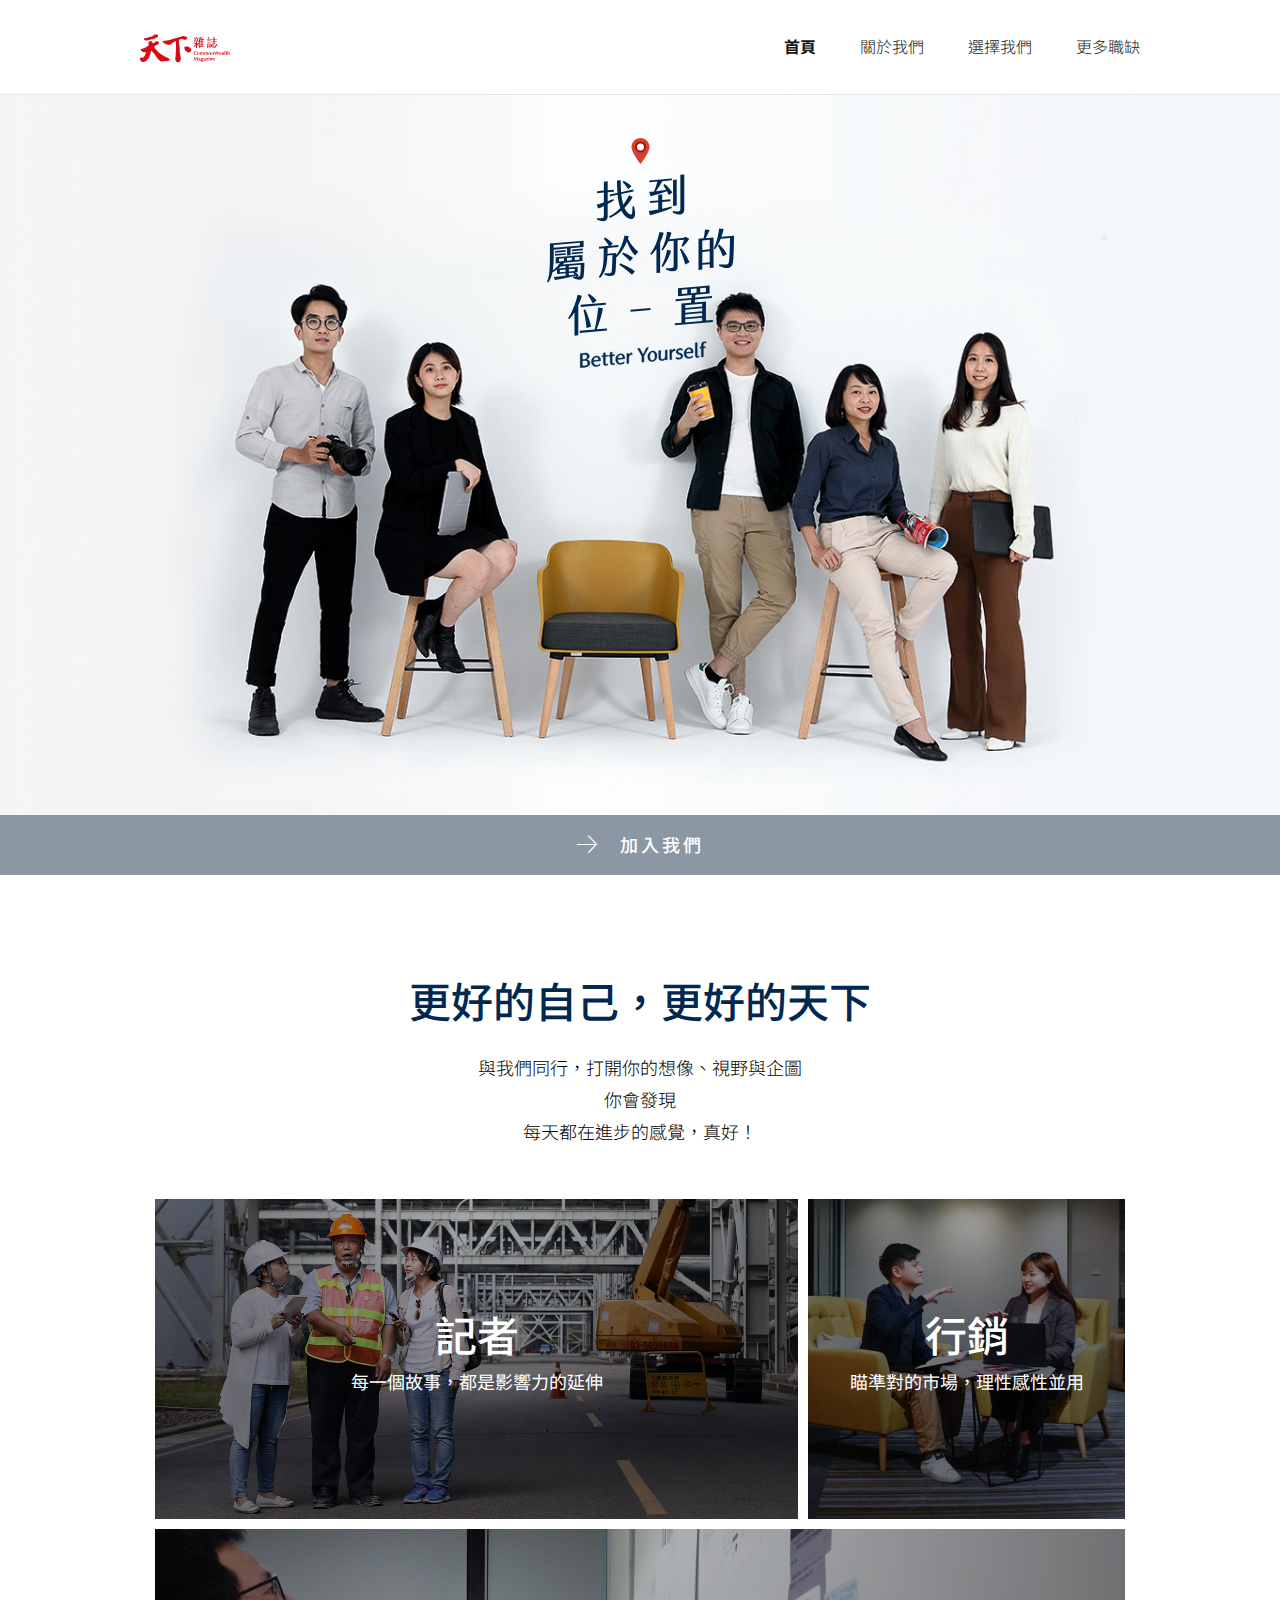
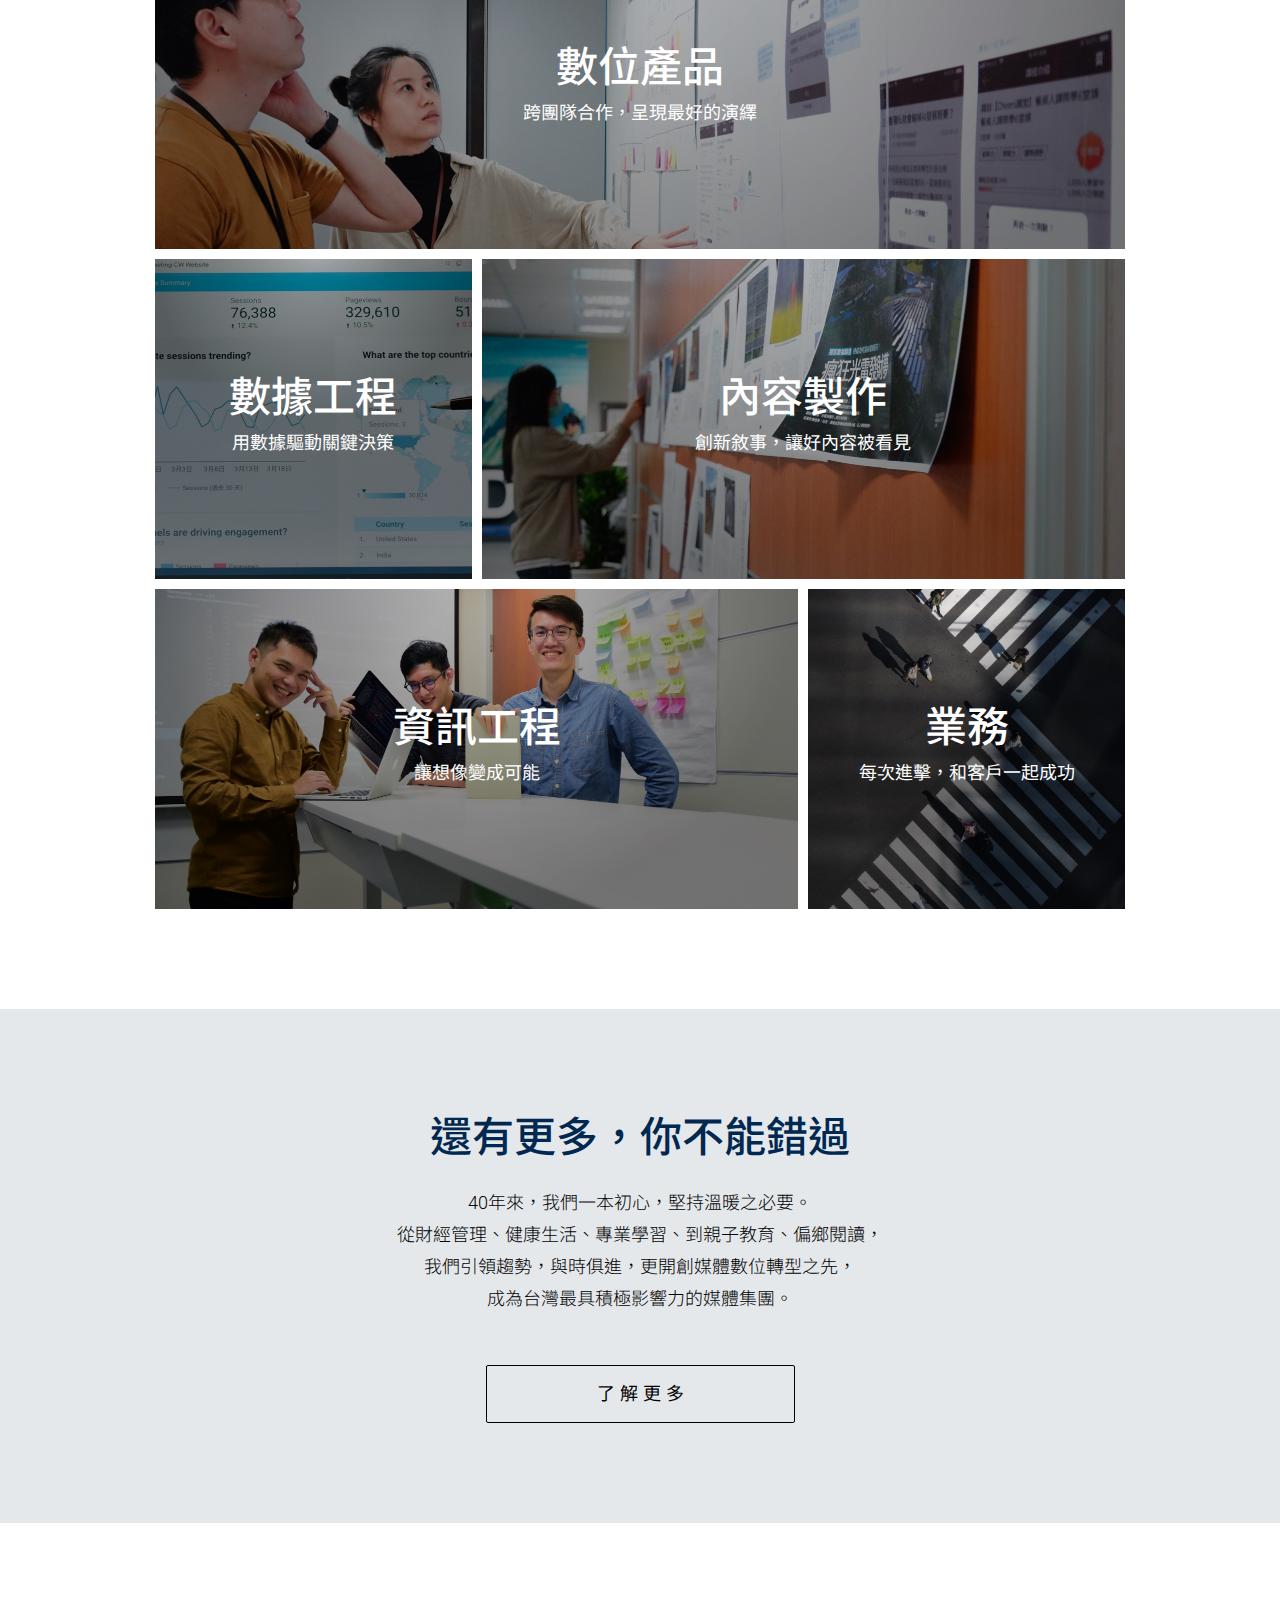
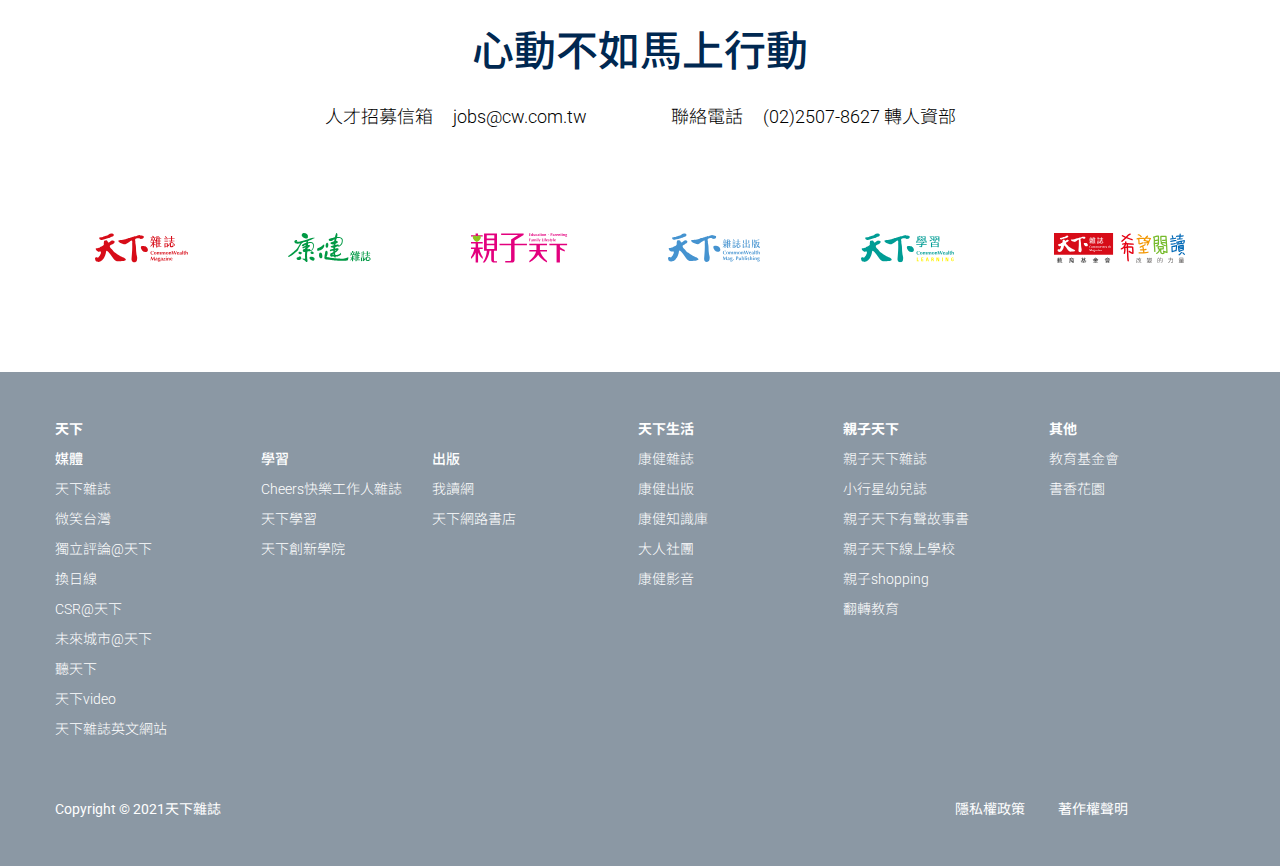
==== commit 801040ea: "第一次修改final" ====
--- a/index.html
+++ b/index.html
@@ -190,7 +190,7 @@
           </div>
 
           <div class="buttons-square">
-            <button class="more-btn"><a href="/about-us.html">了解更多</a> </button>   
+            <a href="/about-us.html" class="more-btn">了解更多 </a> 
           </div>
         </div>
       </div>
--- a/assets/sass/main.css
+++ b/assets/sass/main.css
@@ -149,9 +149,6 @@
   border: 1px solid #000000;
   border-radius: 2px;
   z-index: 1;
-}
-
-.more-btn a {
   color: #000;
 }
 
@@ -168,7 +165,7 @@
   transition: all 0.3s ease;
 }
 
-.more-btn:hover a {
+.more-btn:hover {
   color: #fff;
 }
 
@@ -331,6 +328,13 @@
   transition: all 1s;
 }
 
+@media only screen and (max-width: 768px) {
+  .grid-container .item1 .article-img-holder {
+    background: url(../images/web_img_index/mobile_img_index/index_reporters.jpg);
+    background-size: cover;
+  }
+}
+
 .grid-container .item1:hover .article-img-holder {
   -webkit-transform: scale(1.05);
           transform: scale(1.05);
@@ -364,7 +368,8 @@
 
 @media only screen and (max-width: 768px) {
   .grid-container .item2 .article-img-holder {
-    background-position-y: -30px;
+    background: url(../images/web_img_index/mobile_img_index/index_marketing.jpg);
+    background-size: cover;
   }
 }
 
@@ -401,7 +406,8 @@
 
 @media only screen and (max-width: 768px) {
   .grid-container .item3 .article-img-holder {
-    background-position-x: -50px;
+    background: url(../images/web_img_index/mobile_img_index/index_digital-product.jpg);
+    background-size: cover;
   }
 }
 
@@ -436,6 +442,13 @@
   transition: all 1s;
 }
 
+@media only screen and (max-width: 768px) {
+  .grid-container .item4 .article-img-holder {
+    background: url(../images/web_img_index/mobile_img_index/index_data.jpg);
+    background-size: cover;
+  }
+}
+
 .grid-container .item4:hover .article-img-holder {
   -webkit-transform: scale(1.05);
           transform: scale(1.05);
@@ -467,6 +480,13 @@
   transition: all 1s;
 }
 
+@media only screen and (max-width: 768px) {
+  .grid-container .item5 .article-img-holder {
+    background: url(../images/web_img_index/mobile_img_index/index_content-product.jpg);
+    background-size: cover;
+  }
+}
+
 .grid-container .item5:hover .article-img-holder {
   -webkit-transform: scale(1.05);
           transform: scale(1.05);
@@ -498,6 +518,13 @@
   transition: all 1s;
 }
 
+@media only screen and (max-width: 768px) {
+  .grid-container .item6 .article-img-holder {
+    background: url(../images/web_img_index/mobile_img_index/index_engineering.jpg);
+    background-size: cover;
+  }
+}
+
 .grid-container .item6:hover .article-img-holder {
   -webkit-transform: scale(1.05);
           transform: scale(1.05);
@@ -529,6 +556,13 @@
   transition: all 1s;
 }
 
+@media only screen and (max-width: 768px) {
+  .grid-container .item7 .article-img-holder {
+    background: url(../images/web_img_index/mobile_img_index/index_sales.jpg);
+    background-size: cover;
+  }
+}
+
 .grid-container .item7:hover .article-img-holder {
   -webkit-transform: scale(1.05);
           transform: scale(1.05);
@@ -560,6 +594,13 @@
   transition: all 1s;
 }
 
+@media only screen and (max-width: 768px) {
+  .grid-container .item8 .article-img-holder {
+    background: url(../images/web_img_index/mobile_img_index/index_support-and-operation.jpg);
+    background-size: cover;
+  }
+}
+
 .grid-container .item8:hover .article-img-holder {
   -webkit-transform: scale(1.05);
           transform: scale(1.05);
@@ -724,6 +765,13 @@
 .navbar ul {
   position: fixed;
   display: block;
+  top: 140px;
+}
+
+@media only screen and (max-width: 768px) {
+  .navbar ul {
+    top: inherit;
+  }
 }
 
 .navbar ul li {
@@ -893,7 +941,7 @@
 
 .about-us-page .inner-h2 {
   margin-top: 136px;
-  margin-bottom: 10px;
+  margin-bottom: 60px;
 }
 
 @media only screen and (max-width: 768px) {
@@ -945,7 +993,7 @@
   content: '';
   width: 100%;
   position: absolute;
-  bottom: 0;
+  bottom: -1px;
   left: 0;
   border-bottom: 30px solid #f1f1f1;
   border-left: 100vw solid transparent;
@@ -994,6 +1042,8 @@
   .career-page .career-img img {
     width: 100%;
     height: 390px;
+    -o-object-position: 33%;
+       object-position: 33%;
   }
 }
 
@@ -1185,6 +1235,13 @@
   }
 }
 
+@media only screen and (max-width: 768px) {
+  .career-page.career-page-support .career-img img {
+    -o-object-position: 15%;
+       object-position: 15%;
+  }
+}
+
 .career-page.career-page-data .career-op {
   background: center center url(../images/web_img_career/data_kv.jpg);
   background-size: cover;
@@ -1201,6 +1258,13 @@
   padding-top: 0;
 }
 
+@media only screen and (max-width: 768px) {
+  .career-page.career-page-data .career-img img {
+    -o-object-position: 55%;
+       object-position: 55%;
+  }
+}
+
 .career-page.career-page-digital .career-op {
   background: center center url(../images/web_img_career/digital-product_kv.jpg);
   background-size: cover;
@@ -1217,6 +1281,13 @@
   padding-top: 0;
 }
 
+@media only screen and (max-width: 768px) {
+  .career-page.career-page-digital .s2 .career-img img {
+    -o-object-position: 84%;
+       object-position: 84%;
+  }
+}
+
 .career-page.career-page-content .career-op {
   background: center center url(../images/web_img_career/content-product_kv.jpg);
   background-size: cover;
@@ -1249,6 +1320,13 @@
   padding-top: 0;
 }
 
+@media only screen and (max-width: 768px) {
+  .career-page.career-page-sales .career-img img {
+    -o-object-position: 8%;
+       object-position: 8%;
+  }
+}
+
 .career-page.career-page-marketing .career-op {
   background: center center url(../images/web_img_career/marketing_kv.jpg);
   background-size: cover;
@@ -1265,6 +1343,13 @@
   padding-top: 0;
 }
 
+@media only screen and (max-width: 768px) {
+  .career-page.career-page-marketing .career-img img {
+    -o-object-position: 13%;
+       object-position: 13%;
+  }
+}
+
 .career-page.career-page-engineering .career-op {
   background: center center url(../images/web_img_career/engineering_kv.jpg);
   background-size: cover;
@@ -1280,4 +1365,11 @@
 .career-page.career-page-engineering .s-join {
   padding-top: 0;
 }
+
+@media only screen and (max-width: 768px) {
+  .career-page.career-page-engineering .career-img img {
+    -o-object-position: 77%;
+       object-position: 77%;
+  }
+}
 /*# sourceMappingURL=main.css.map */--- a/assets/sass/mend.css
+++ b/assets/sass/mend.css
@@ -59,7 +59,8 @@
 }
 
 .slickbox .slickbox--1 p {
-  margin-left: 30px;
+  margin-left: 26px;
+  margin-right: 26px;
   margin-top: 20px;
 }
 
@@ -145,7 +146,17 @@
 }
 
 .about-us-page .slickbox {
-  margin: 100px auto;
+  margin: 0 auto 100px;
+}
+
+@media only screen and (max-width: 768px) {
+  .about-us-page .slickbox {
+    margin-bottom: 60px;
+  }
+}
+
+.about-us-page .slide-title h1 {
+  text-align: left;
 }
 
 .card-wrap {
@@ -169,12 +180,12 @@
 }
 
 .slide-wrap {
-  margin-top: 80px;
+  margin-top: 20px;
 }
 
 @media only screen and (max-width: 768px) {
   .slide-wrap {
-    margin-top: 60px;
+    margin-top: 5px;
   }
 }
 
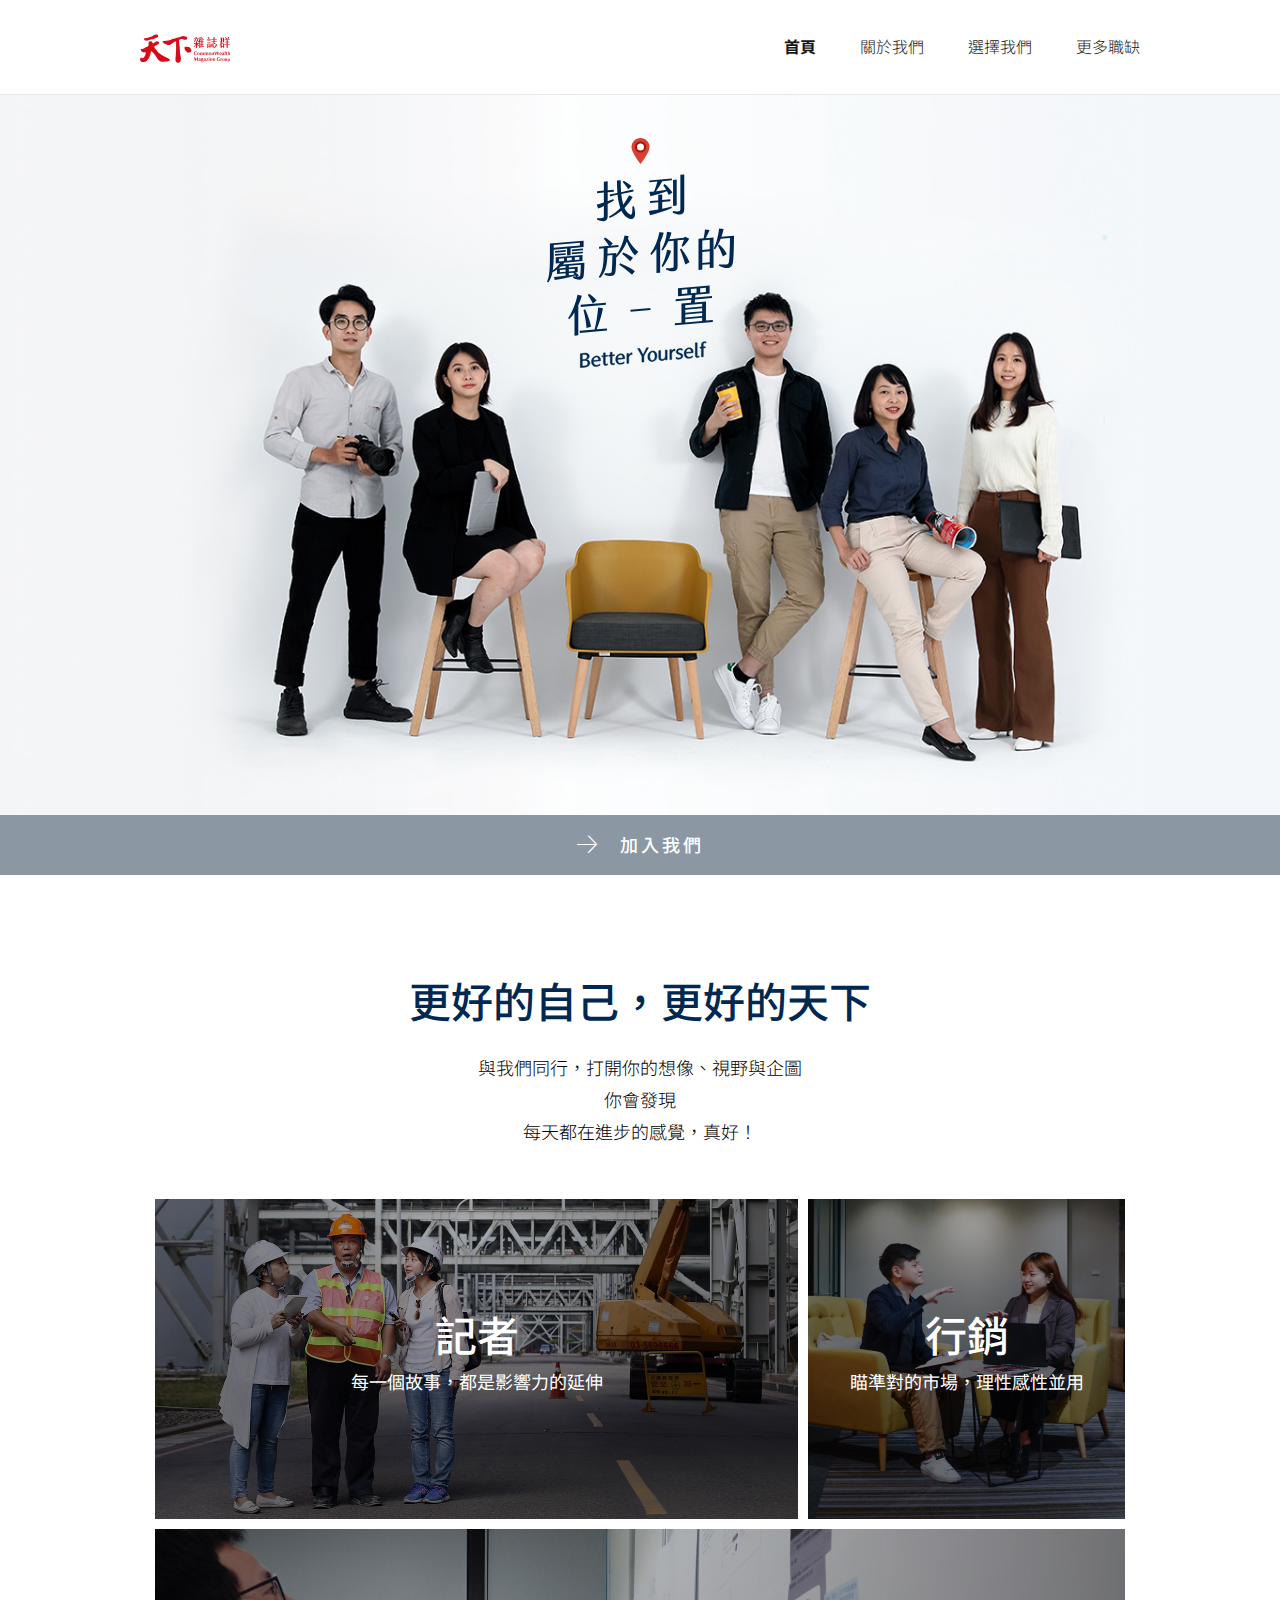
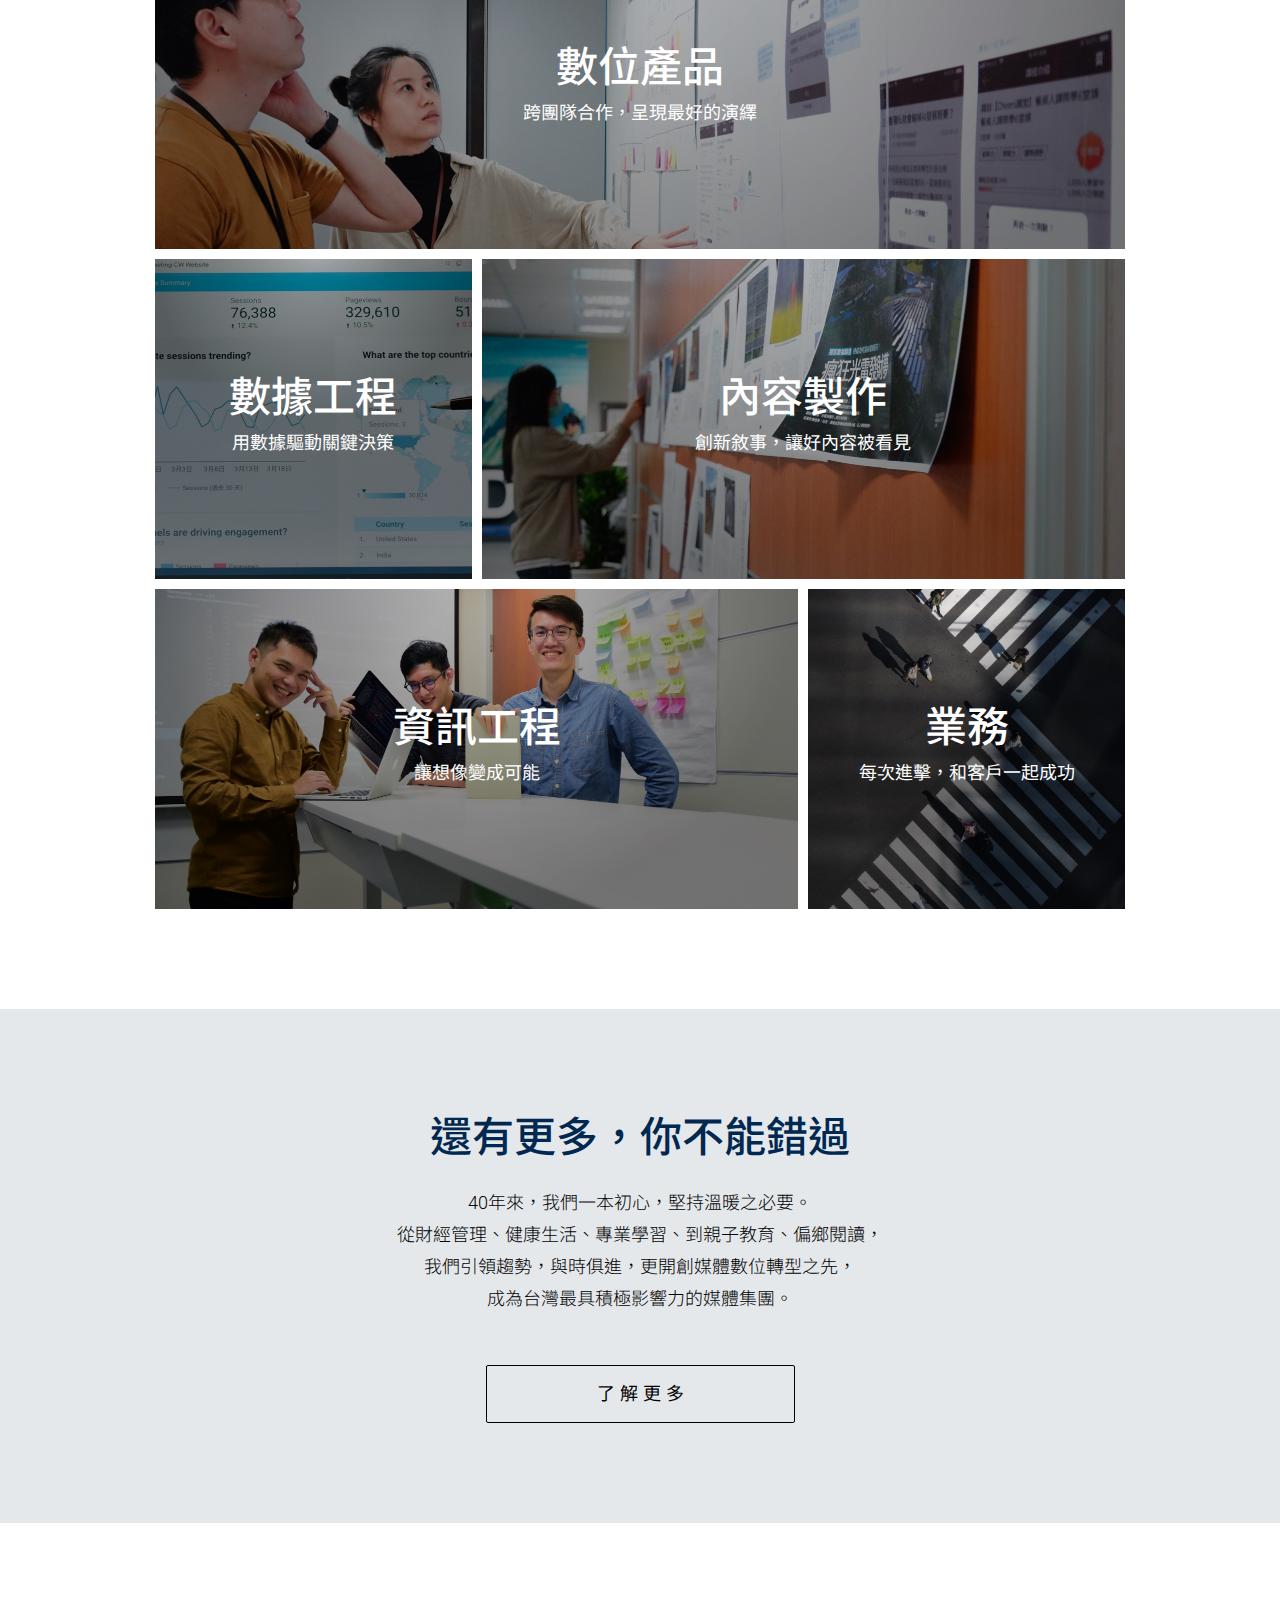
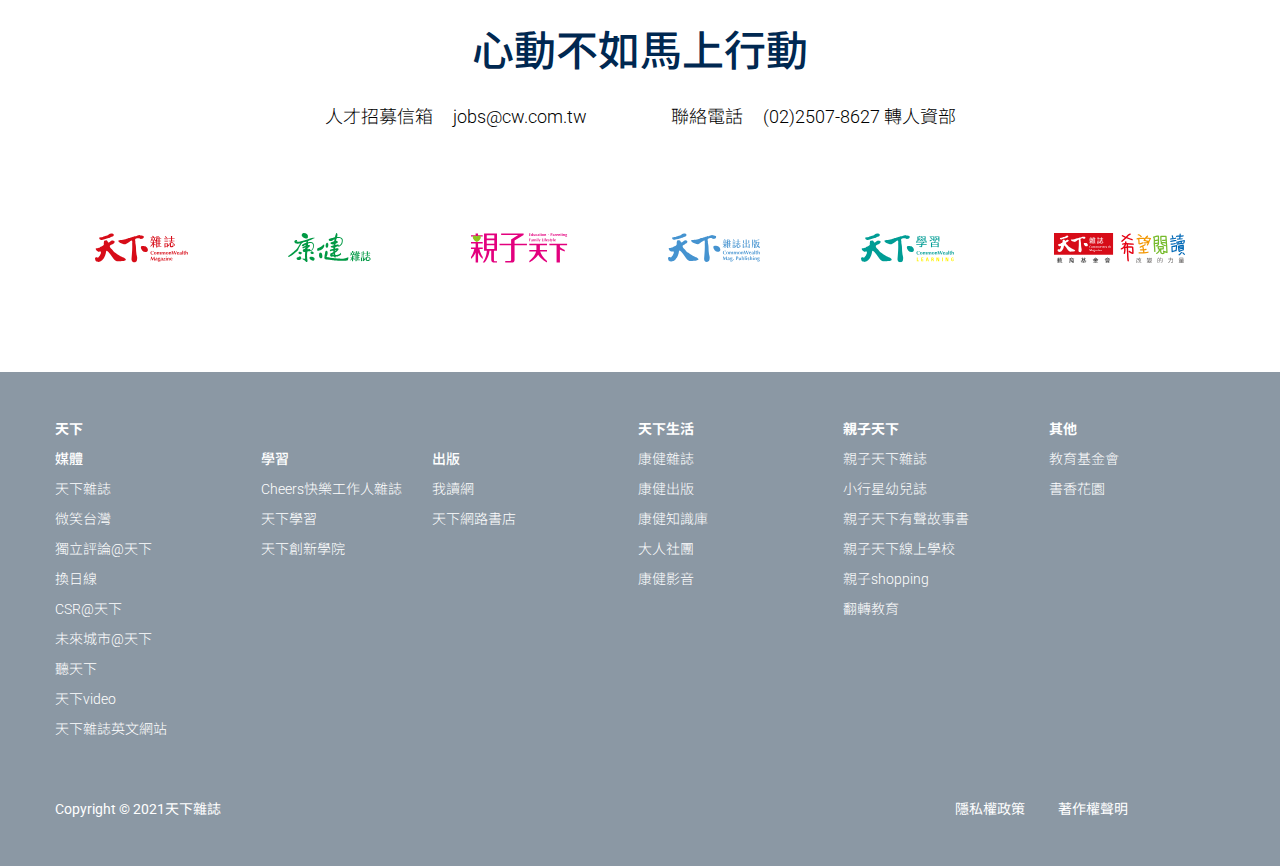
==== commit b82e903b: "第二次修改" ====
--- a/index.html
+++ b/index.html
@@ -62,8 +62,8 @@
 
 <body class="index-page">
   <!--gtm-->
-  <noscript><iframe src="https://www.googletagmanager.com/ns.html?id=GTM-TXLD77"
-  height="0" width="0" style="display:none;visibility:hidden"></iframe></noscript>
+  <noscript><iframe src="https://www.googletagmanager.com/ns.html?id=GTM-P6DHQ6H"
+height="0" width="0" style="display:none;visibility:hidden"></iframe></noscript>
   <!--gtm end-->
 
   <!-- 共用header -->
--- a/assets/sass/main.css
+++ b/assets/sass/main.css
@@ -180,7 +180,7 @@
 }
 
 .index-op {
-  background-image: url(../images/web_img_index/index_op_1920-486kb.jpg);
+  background-image: url(../images/web_img_index/index_op_1440-0923.jpg);
   background-position: center;
   background-size: cover;
   background-repeat: no-repeat;
@@ -898,9 +898,13 @@
   }
 }
 
+.about-us-page .s2 .inner-h3 {
+  margin-top: 100px;
+}
+
 @media only screen and (max-width: 768px) {
   .about-us-page .s2 .inner-h3 {
-    margin-top: 24px;
+    margin-top: 60px;
   }
 }
 
@@ -918,19 +922,12 @@
 }
 
 .about-us-page .inner {
-  background-color: #fff;
-  position: absolute;
-  top: -50px;
-  padding-top: 50px;
-  padding-right: 90px;
+  margin-top: 100px;
 }
 
 @media only screen and (max-width: 768px) {
   .about-us-page .inner {
-    position: inherit;
-    top: 0;
-    padding-right: 0;
-    padding-top: 40px;
+    margin-top: 40px;
   }
 }
 
@@ -940,13 +937,11 @@
 }
 
 .about-us-page .inner-h2 {
-  margin-top: 136px;
   margin-bottom: 60px;
 }
 
 @media only screen and (max-width: 768px) {
   .about-us-page .inner-h2 {
-    margin-top: 20px;
     margin-bottom: 40px;
   }
 }
